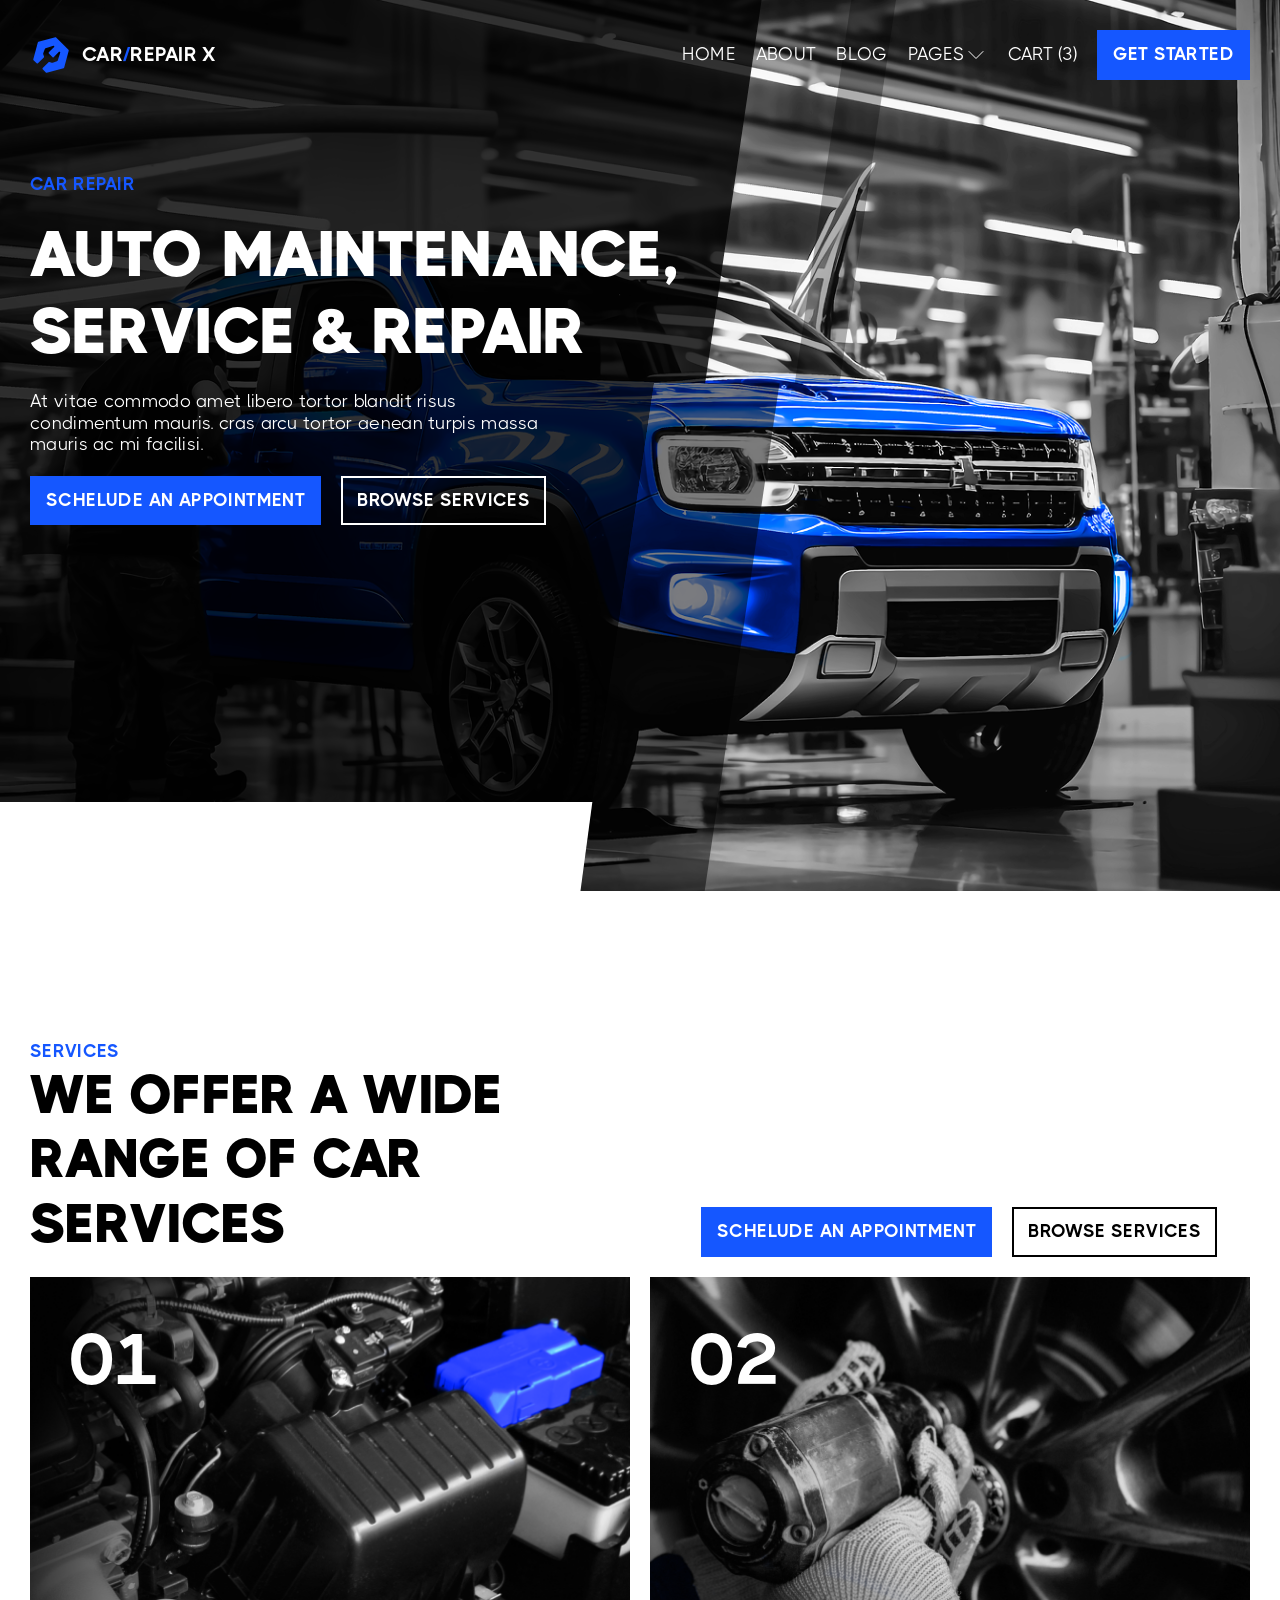
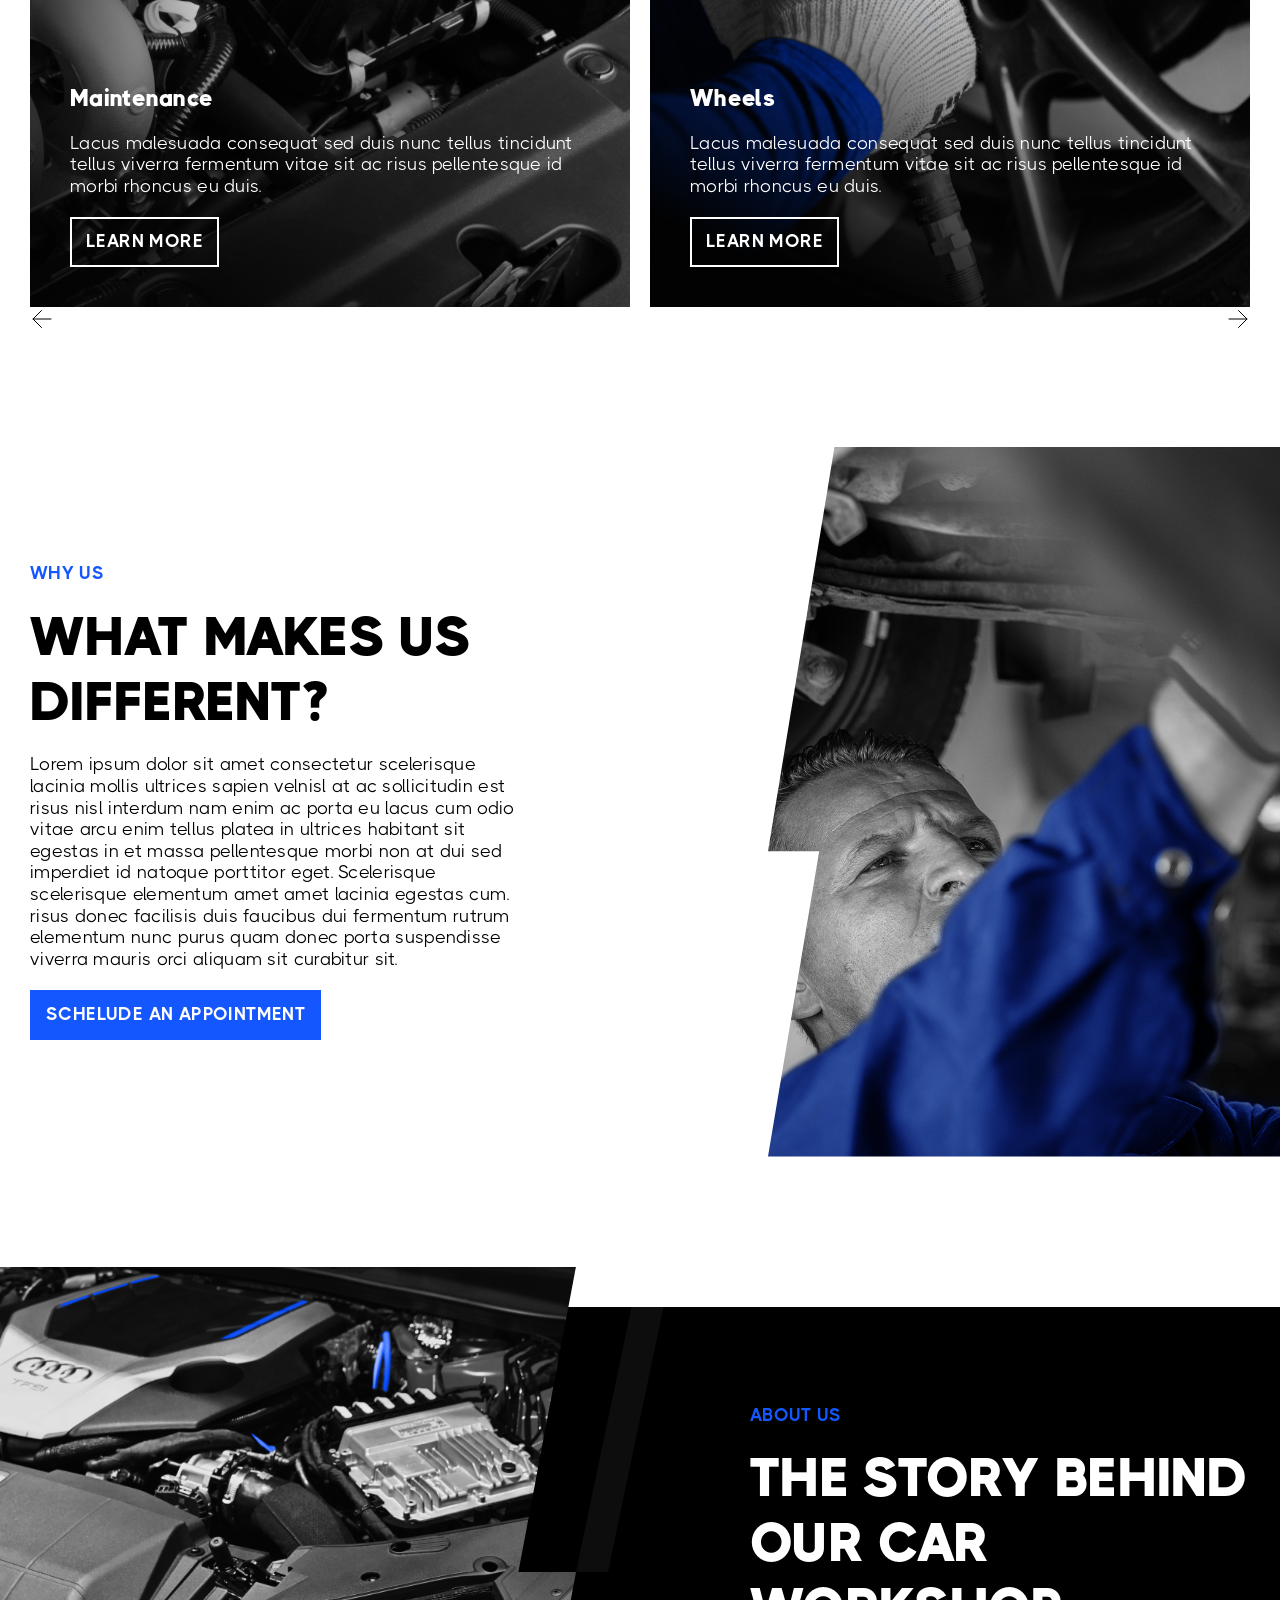
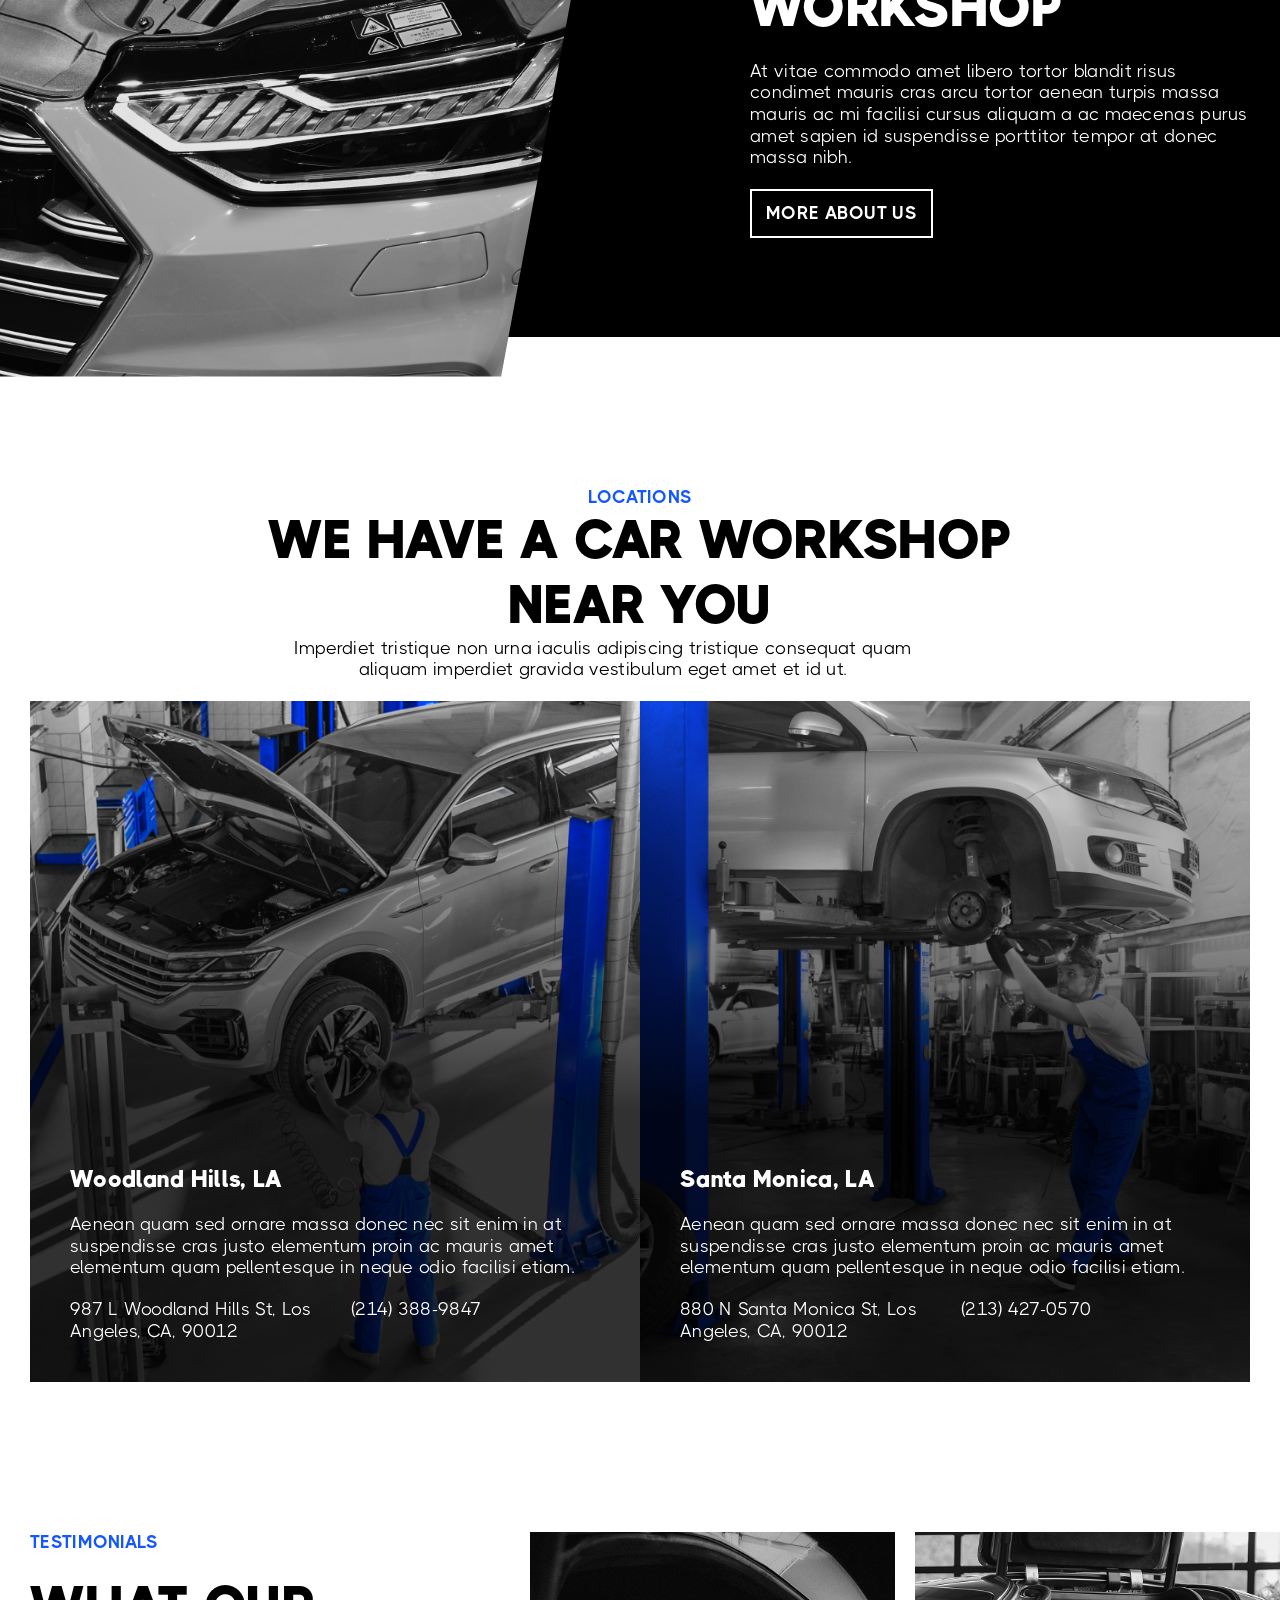
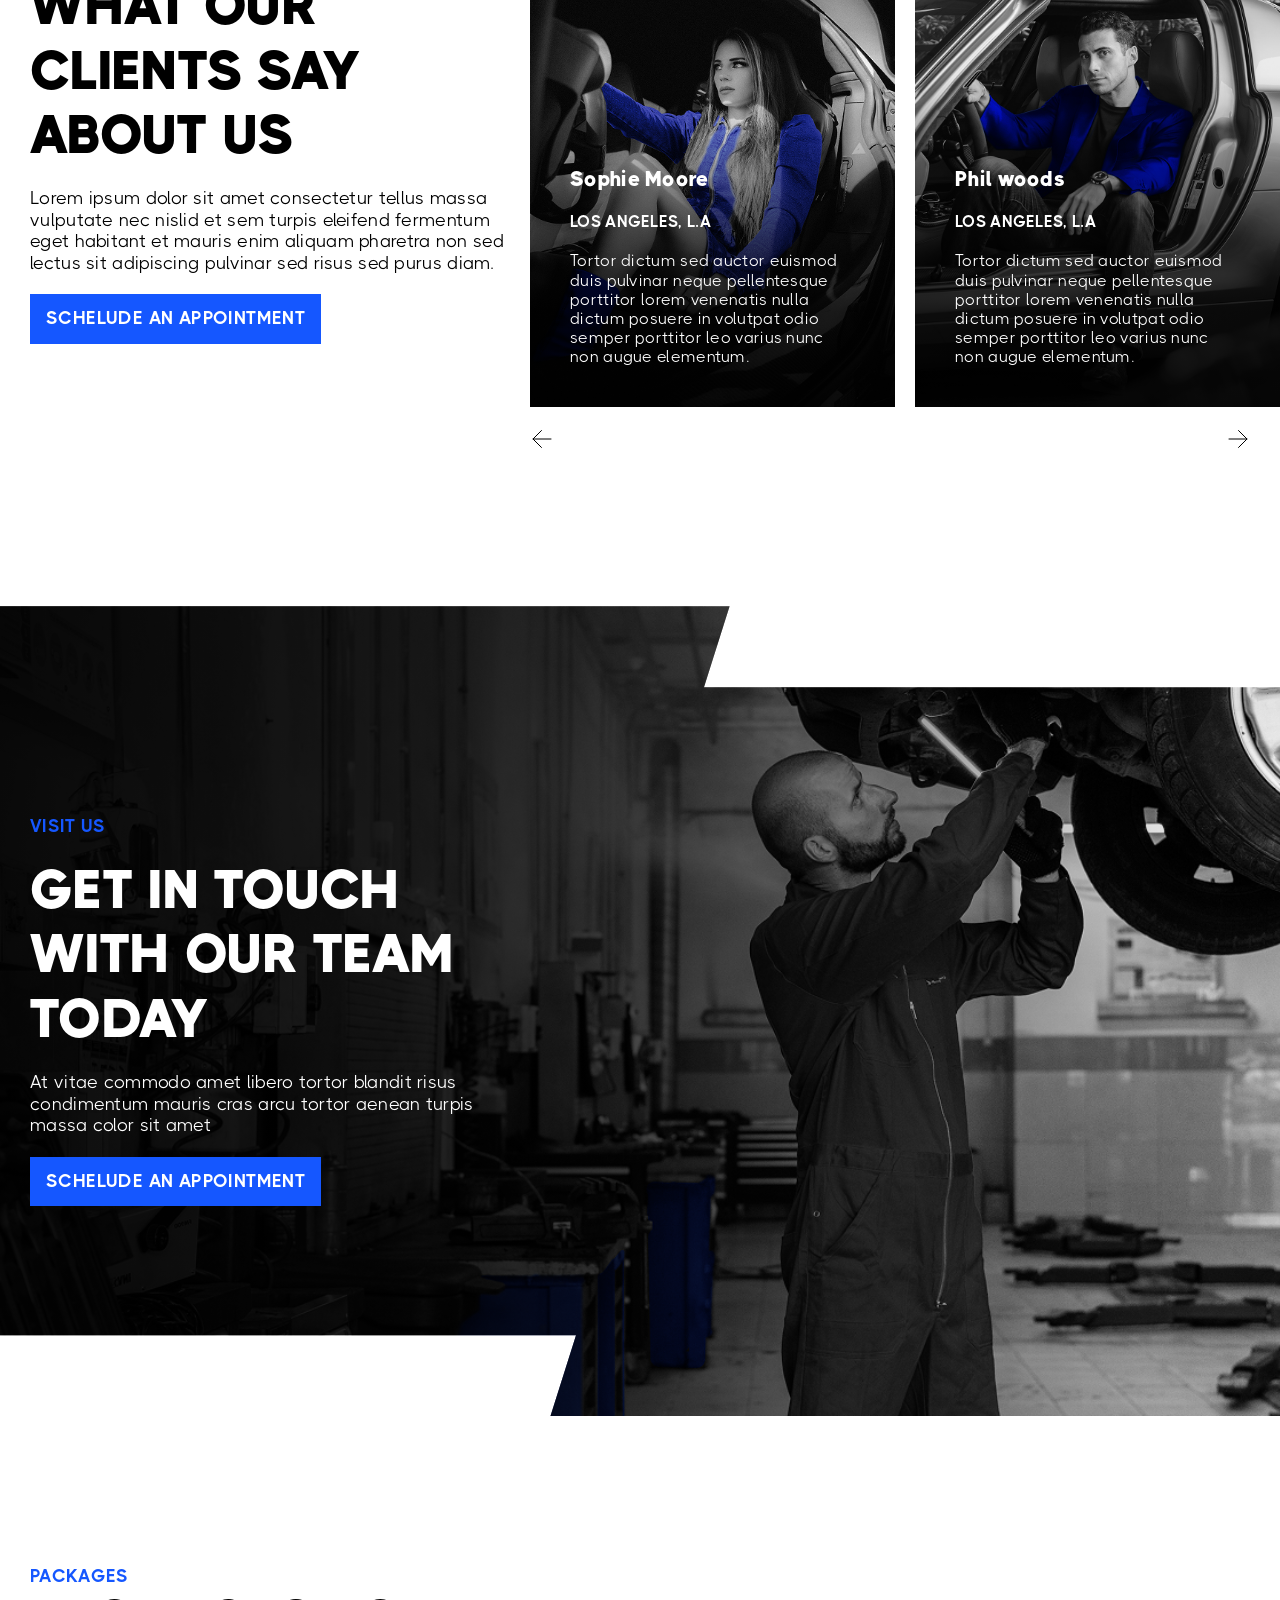
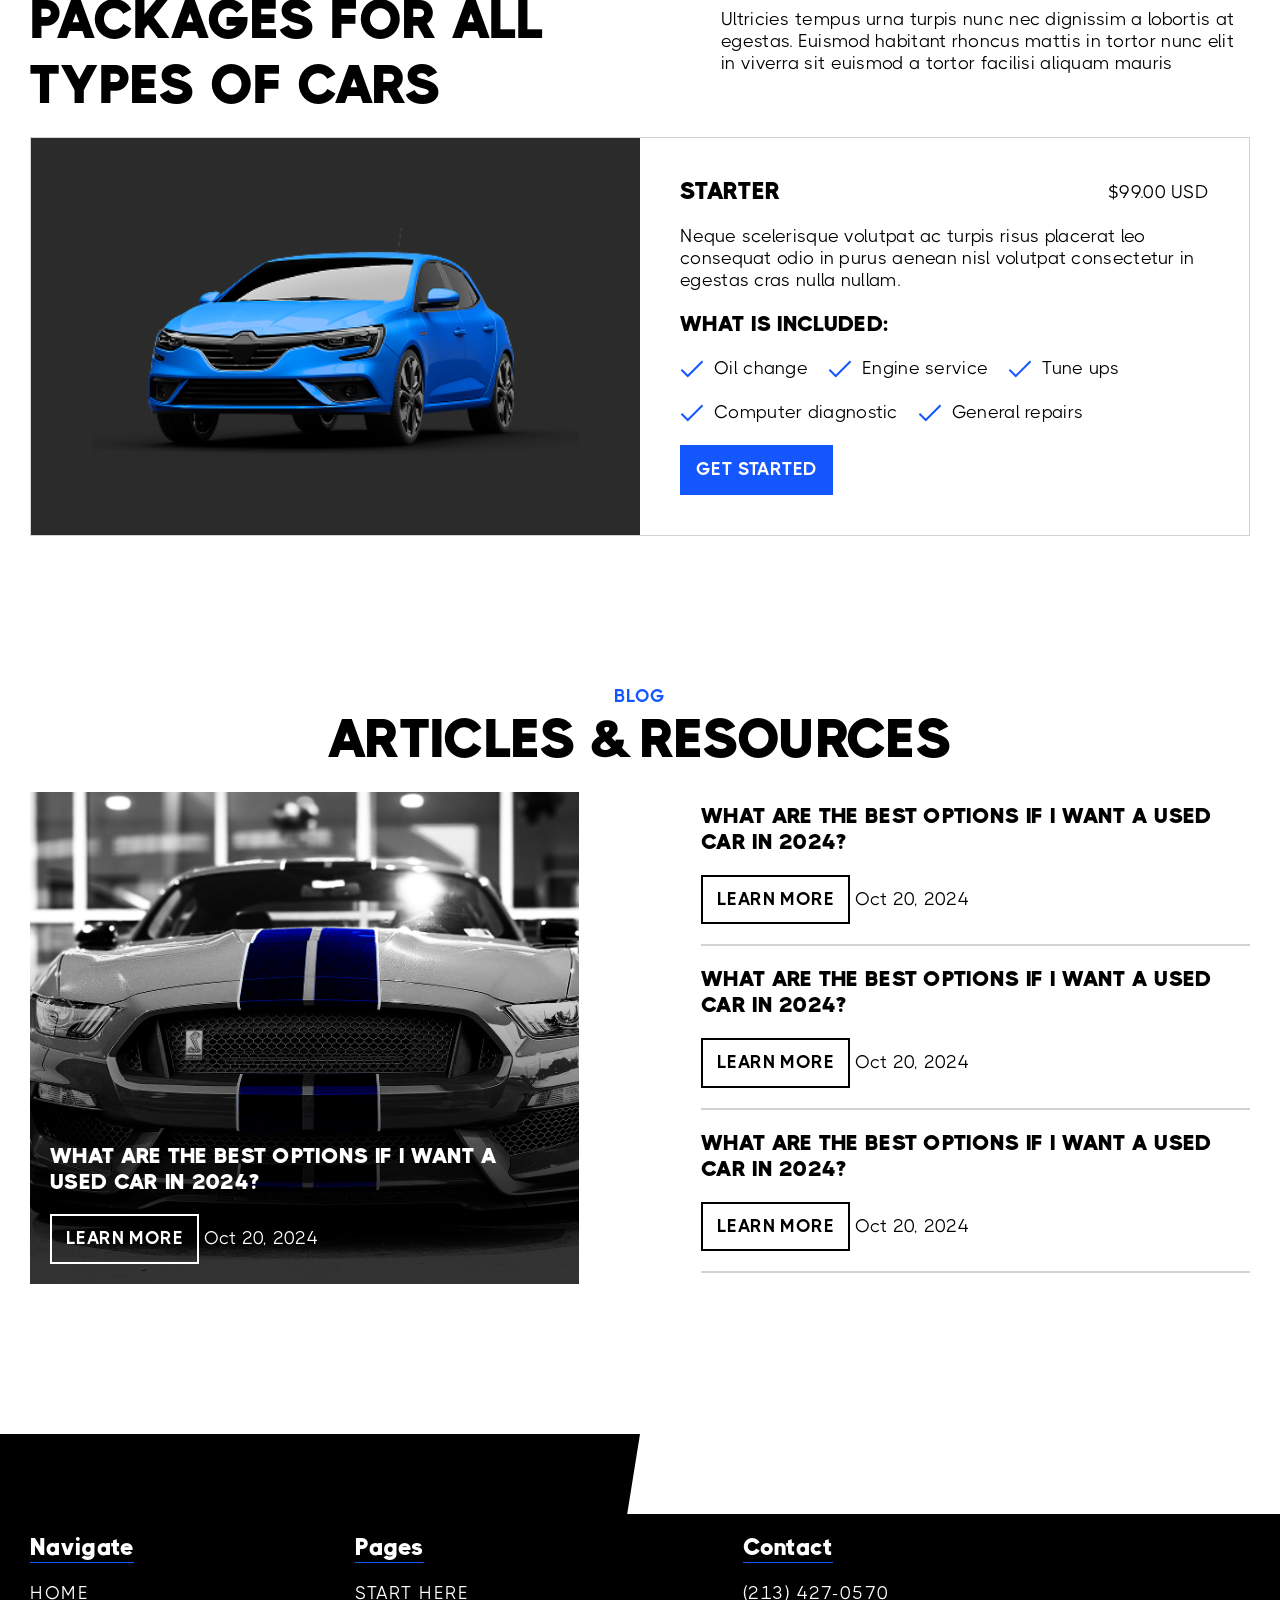
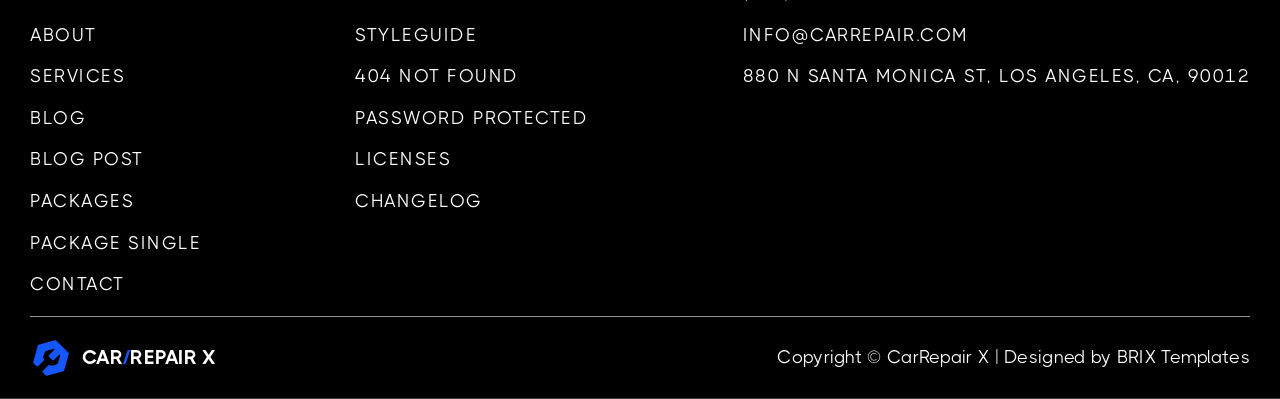
==== home.html @ 1f46f95e "init: complete Car Repair X landing page with custom slider and responsive to 320px+" ====
<!DOCTYPE html>
<html lang="en">
<head>
    <meta charset="UTF-8">
    <meta name="viewport" content="width=device-width, initial-scale=1.0">
    <title>Document</title>
    <link rel="stylesheet" href="./assets/styles/css/core.css">
    <link rel="stylesheet" href="./assets/styles/css/main.css">
    <link rel="stylesheet" href="./assets/styles/css/home.css">
</head>
<body>
    <div id="overlay"></div>

    <header class="header">
        <div class="f-row-between container">
            <a class="default-logo f-row">
                <div class="default-logo__img">
                    <img src="./assets/images/icons/Logo.svg" alt="">
                </div>
                <span class="default-logo__text">
                    CAR<span class="text-accent">/</span>REPAIR X
                </span>
            </a>
            <nav class="header__nav f-row" data-menu="nav">
                <a href="" class="header__link f-row">
                    HOME
                </a>
                <a href="" class="header__link">
                    ABOUT
                </a>
                <a href="" class="header__link">
                    BLOG
                </a>
                <button class="header__link f-row">
                    PAGES
                    <svg width="24" height="24" viewBox="0 0 24 24" fill="none">
                        <path d="M5 8.5L12 15.5L19 8.5" stroke-linecap="round" stroke-linejoin="round"/>
                    </svg>
                </button>
                <button class="header__link f-row">
                    CART (3)
                </button>
                <button class="header__link btn--primary">
                    GET STARTED
                </button>
            </nav>
            <button class="header__burger-btn f-column-between" 
                data-menu-btn="nav" data-menu-no-overlay>
                <span></span>
                <span></span>
                <span></span>
            </button>
        </div>
    </header>
    <main class="home">
        <!-- "Hero" section -->
        <section class="hero">
            <div class="hero__overlay clip-overlay">
                <img class="hero__bg" src="./assets/images/hero.png" alt="">
                <div class="hero__shadow">
                    <div class="hero__shadow--short"></div>
                    <div class="hero__shadow--short"></div>
                    <div class="hero__shadow--short"></div>
                    <div class="hero__shadow--short"></div>
                </div>
            </div>
            <div class="container">
                <div class="hero__content heading f-column">
                    <div class="hero__label heading__label">
                        Car repair
                    </div>
                    <h1 class="hero__title heading__title">
                        Auto maintenance, service & repair
                    </h1>
                    <p class="hero__subtitle">
                        At vitae commodo amet libero tortor blandit risus condimentum
                        mauris. cras arcu tortor aenean turpis massa mauris ac mi facilisi.
                    </p>
                    <div class="hero__cta cta">
                        <button class="btn--primary">
                            Schelude an appointment
                        </button>
                        <button class="btn--secondary">
                            Browse services
                        </button>
                    </div>
                </div>
            </div>
        </section>

        <!-- "Services" section -->
        <section class="services">
            <div class="container f-column">
                <div class="services__header f-row-between">
                    <div class="services__heading heading">
                        <span class="services__label heading__label">
                            Services
                        </span>
                        <h2 class="services__title heading__title">
                            We offer a wide range of car services
                        </h2>
                    </div>
                    <div class="services__cta cta">
                        <button class="btn--primary">
                            Schelude an appointment
                        </button>
                        <button class="btn--secondary btn--dark">
                            Browse services
                        </button>
                    </div>
                </div>
                <div class="services__slider slider" data-slider="services">
                    <div class="services__cards slider__track" data-slider-el="track">

                        <article class="s-card slider__slide">
                            <img class="s-card__bg" src="./assets/images/services/service-1.png" alt="">
                            <div class="s-card__content f-column-between">
                                <div class="s-card__top">
                                    <span class="s-card__number">
                                        01
                                    </span>
                                </div>
                                <div class="s-card__bottom f-column">
                                    <h3 class="s-card__title">
                                        Maintenance
                                    </h3>
                                    <div class="s-card__subttitle">
                                        Lacus malesuada consequat sed duis nunc tellus
                                        tincidunt tellus viverra fermentum vitae sit
                                        ac risus pellentesque id morbi rhoncus
                                        eu duis.
                                    </div>
                                    <button class="s-card__more btn--secondary">
                                        Learn more
                                    </button>
                                </div>
                            </div>
                        </article>
                        <article class="s-card slider__slide">
                            <img class="s-card__bg" src="./assets/images/services/service-2.png" alt="">
                            <div class="s-card__content f-column-between">
                                <div class="s-card__top">
                                    <span class="s-card__number">
                                        02
                                    </span>
                                </div>
                                <div class="s-card__bottom f-column">
                                    <h3 class="s-card__title">
                                        Wheels
                                    </h3>
                                    <div class="s-card__subttitle">
                                        Lacus malesuada consequat sed duis nunc tellus
                                        tincidunt tellus viverra fermentum vitae sit
                                        ac risus pellentesque id morbi rhoncus
                                        eu duis.
                                    </div>
                                    <button class="s-card__more btn--secondary">
                                        Learn more
                                    </button>
                                </div>
                            </div>
                        </article>
                        <article class="s-card slider__slide">
                            <img class="s-card__bg" src="./assets/images/services/service-2.png" alt="">
                            <div class="s-card__content f-column-between">
                                <div class="s-card__top">
                                    <span class="s-card__number">
                                        03
                                    </span>
                                </div>
                                <div class="s-card__bottom f-column">
                                    <h3 class="s-card__title">
                                        Tires
                                    </h3>
                                    <div class="s-card__subttitle">
                                        Lacus malesuada consequat sed duis nunc tellus
                                        tincidunt tellus viverra fermentum vitae sit
                                        ac risus pellentesque id morbi rhoncus
                                        eu duis.
                                    </div>
                                    <button class="s-card__more btn--secondary">
                                        Learn more
                                    </button>
                                </div>
                            </div>
                        </article>

                    </div>
                    <div class="services__control slider__control f-row-between" data-slider-el="control">
                        <button class="services__btn" data-slider-btn="prev">
                            <svg width="24" height="24" viewBox="0 0 24 24" fill="none">
                                <path d="M11.4609 3.53914L3.00007 12L11.4609 20.4609" stroke-linecap="round" stroke-linejoin="round" stroke="black"/>
                                <path d="M3.00009 12L21 12" stroke-linecap="round" stroke-linejoin="round" stroke="black"/>
                            </svg>
                        </button>
                        <button class="services__btn" data-slider-btn="next">
                            <svg width="24" height="24" viewBox="0 0 24 24" fill="none" xmlns="http://www.w3.org/2000/svg">
                                <path d="M12.5391 3.53914L20.9999 12L12.5391 20.4609" stroke-linecap="round" stroke-linejoin="round" stroke="black"/>
                                <path d="M20.9999 12L3 12" stroke-linecap="round" stroke-linejoin="round" stroke="black"/>
                            </svg>
                        </button>
                    </div>
                </div>
            </div>
        </section>

        <!-- "Why us?" section -->
        <section class="why-us">
            <div class="why-us__overlay clip-overlay">
                <div class="why-us__bg">
                    <img src="./assets/images/why-us.png" alt="">
                </div>
            </div>
            <div class="container">
                <div class="why-us__content heading f-column">
                    <div class="why-us__label heading__label">
                        Why us
                    </div>
                    <h2 class="why-us__title heading__title">
                        What makes us different?
                    </h2>
                    <p class="why-us__subtitle">
                        Lorem ipsum dolor sit amet consectetur scelerisque 
                        lacinia mollis ultrices sapien velnisl at ac sollicitudin est
                        risus nisl interdum nam enim ac porta eu lacus cum odio
                        vitae arcu enim tellus platea in ultrices habitant sit
                        egestas in et massa pellentesque morbi non at dui sed
                        imperdiet id natoque porttitor eget. Scelerisque
                        scelerisque elementum amet amet lacinia egestas cum.
                        risus donec facilisis duis faucibus dui fermentum rutrum
                        elementum nunc purus quam donec porta suspendisse
                        viverra mauris orci aliquam sit curabitur sit.
                    </p>
                    <button class="btn--primary">
                        Schelude an appointment
                    </button>
                </div>
            </div>
        </section>

        <!-- "About" section -->
        <section class="about">
            <div class="about__overlay clip-overlay">
                <div class="about__bg">
                    <img src="./assets/images/about.png" alt="">
                </div>
                <div class="about__overlay--short"></div>
            </div>
            <div class="container f-row">
                <div class="about__content heading f-column">
                    <div class="about__label heading__label">
                        about us
                    </div>
                    <h2 class="about__title heading__title">
                        The story behind our car workshop
                    </h2>
                    <p class="about__subtitle">
                        At vitae commodo amet libero tortor blandit risus
                        condimet mauris cras arcu tortor aenean turpis massa
                        mauris ac mi facilisi cursus aliquam a ac maecenas
                        purus amet sapien id suspendisse porttitor tempor at
                        donec massa nibh.
                    </p>
                    <button class="btn--secondary">
                        More about us
                    </button>
                </div>
            </div>
        </section>

        <!-- "Locations" section -->
        <section class="locations">
            <div class="container">
                <div class="locations__header heading">
                    <div class="locations__label heading__label">
                        locations
                    </div>
                    <h2 class="locations__title heading__title">
                        We have a Car workshop near you
                    </h2>
                    <p class="locations__subtitle">
                        Imperdiet tristique non urna iaculis adipiscing tristique 
                        consequat quam aliquam imperdiet gravida vestibulum eget
                        amet et id ut.
                    </p>
                </div>
                <div class="locations__places f-row">
                    <div class="locations-card">
                        <img class="locations-card__bg" src="./assets/images/locations/locations-1.png" alt="">
                        <div class="locations-card__content f-column">
                            <h3 class="locations-card__title">
                                Woodland Hills, LA
                            </h3>
                            <p class="locations-card__subtitle">
                                Aenean quam sed ornare massa donec nec sit enim in at
                                suspendisse cras justo elementum proin ac mauris amet
                                elementum quam pellentesque in neque odio facilisi etiam.
                            </p>
                            <div class="locations-card__meta f-row-between">
                                <span class="locations-card__address">
                                    987 L Woodland Hills St, Los Angeles, CA, 90012
                                </span>
                                <span class="locations-card__number">
                                    (214) 388-9847
                                </span>
                            </div>
                        </div>
                    </div>
                    <div class="locations-card">
                        <img class="locations-card__bg" src="./assets/images/locations/locations-2.png" alt="">
                        <div class="locations-card__content f-column">
                            <h3 class="locations-card__title">
                                Santa Monica, LA
                            </h3>
                            <p class="locations-card__subtitle">
                                Aenean quam sed ornare massa donec nec sit enim in at
                                suspendisse cras justo elementum proin ac mauris amet
                                elementum quam pellentesque in neque odio facilisi etiam.
                            </p>
                            <div class="locations-card__meta f-row-between">
                                <span class="locations-card__address">
                                    880 N Santa Monica St, Los Angeles, CA, 90012
                                </span>
                                <span class="locations-card__number">
                                    (213) 427-0570
                                </span>
                            </div>
                        </div>
                    </div>
                </div>
            </div>
        </section>

        <!-- "Reviews" section -->
        <section class="reviews">
            <div class="reviews__wide-row f-row-between">
                <div class="reviews__content heading f-column">
                    <div class="reviews__label heading__label">
                        Testimonials
                    </div>
                    <h2 class="reviews__title heading__title">
                        What our clients say about us
                    </h2>
                    <p class="reviews__subtitle">
                        Lorem ipsum dolor sit amet consectetur tellus massa
                        vulputate nec nislid et sem turpis eleifend fermentum
                        eget habitant et mauris enim aliquam pharetra non sed
                        lectus sit adipiscing pulvinar sed risus sed purus diam.
                    </p>
                    <button class="btn--primary">
                        Schelude an appointment
                    </button>
                </div>
                <div class="reviews__slider slider" data-slider="reviews">
                    <div class="reviews__cards slider__track f-row" data-slider-el="track">

                        <article class="reviews-card slider__slide f-row">
                            
                            <img class="reviews-card__bg" 
                            src="./assets/images/reviews/reviews-1.png" alt="">

                            <div class="reviews-card__content f-column">
                                <h3 class="reviews-card__title">
                                    Sophie Moore
                                </h3>
                                <p class="reviews-card__location">
                                    Los Angeles, L.A
                                </p>
                                <p class="reviews-card__quote">
                                    Tortor dictum sed auctor euismod duis pulvinar
                                    neque pellentesque porttitor lorem venenatis
                                    nulla dictum posuere in volutpat odio semper
                                    porttitor leo varius nunc non augue elementum.
                                </p>
                            </div>
                        </article>
                        <article class="reviews-card slider__slide f-row">
                            
                            <img class="reviews-card__bg" 
                            src="./assets/images/reviews/reviews-2.png" alt="">

                            <div class="reviews-card__content f-column">
                                <h3 class="reviews-card__title">
                                    Phil woods
                                </h3>
                                <p class="reviews-card__location">
                                    Los Angeles, L.A
                                </p>
                                <p class="reviews-card__quote">
                                    Tortor dictum sed auctor euismod duis pulvinar
                                    neque pellentesque porttitor lorem venenatis
                                    nulla dictum posuere in volutpat odio semper
                                    porttitor leo varius nunc non augue elementum.
                                </p>
                            </div>
                        </article>

                    </div>
                    <div class="reviews__control f-row-between" data-slider-el="control">
                        <button class="reviews__btn" data-slider-btn="prev">
                            <svg width="24" height="24" viewBox="0 0 24 24" fill="none">
                                <path d="M11.4609 3.53914L3.00007 12L11.4609 20.4609" stroke-linecap="round" stroke-linejoin="round" stroke="black"/>
                                <path d="M3.00009 12L21 12" stroke-linecap="round" stroke-linejoin="round" stroke="black"/>
                            </svg>
                        </button>
                        <button class="reviews__btn" data-slider-btn="next  ">
                            <svg width="24" height="24" viewBox="0 0 24 24" fill="none" xmlns="http://www.w3.org/2000/svg">
                                <path d="M12.5391 3.53914L20.9999 12L12.5391 20.4609" stroke-linecap="round" stroke-linejoin="round" stroke="black"/>
                                <path d="M20.9999 12L3 12" stroke-linecap="round" stroke-linejoin="round" stroke="black"/>
                            </svg>
                        </button>
                    </div>
                </div>
            </div>
        </section>

        <!-- "Visit us" section -->
        <section class="visit-us">
            <div class="visit-us__overlay clip-overlay">
                <img class="visit-us__bg" src="./assets/images/visit-us.png" alt="">
                <div class="visit-us__overlay--short"></div>
            </div>
            <div class="container">
                <div class="visit-us__content heading f-column">
                    <div class="visit-us__label heading__label">
                        Visit us
                    </div>
                    <h2 class="visit-us__title heading__title">
                        Get in touch with our team today
                    </h2>
                    <p class="visit-us__subtitle">
                        At vitae commodo amet libero tortor blandit risus condimentum
                        mauris cras arcu tortor aenean turpis massa color sit amet
                    </p>
                    <button class="btn--primary">
                        Schelude an appointment
                    </button>
                </div>
            </div>
        </section>

        <!-- "Packages" section -->
        <section class="packages">
            <div class="container">
                <div class="packages__header f-row">
                    <div class="packages__heading heading">
                        <div class="packages__label heading__label">
                            Packages
                        </div>
                        <h2 class="packages__title heading__title">
                            Packages for all types of cars
                        </h2>
                    </div>
                    <div class="packages__desc">
                        Ultricies tempus urna turpis nunc nec dignissim a lobortis
                        at egestas. Euismod habitant rhoncus mattis in tortor nunc
                        elit in viverra sit euismod a tortor facilisi aliquam mauris
                    </div>
                </div>
                <div class="packages__cards f-row">

                    <div class="packages-card f-row">

                        <div class="packages-card__image f-row-center">
                            <img src="./assets/images/packages/packages-starter.png" alt="">
                        </div>

                        <div class="packages-card__body">
                            <div class="packages-card__top f-row-between">
                                <h3 class="packages-card__title">
                                    Starter
                                </h3>
                                <p class="packages-card__price">
                                    $99.00 USD
                                </p>
                            </div>
                            <div class="packages-card__bottom f-column">
                                <p class="packages-card__desc">
                                    Neque scelerisque volutpat ac turpis risus placerat leo
                                    consequat odio in purus aenean nisl volutpat consectetur
                                    in egestas cras nulla nullam.
                                </p>
                                <div class="packages-card__included">
                                    <h4 class="packages-card__included-title">
                                        What is included:
                                    </h4>

                                    <ul class="packages-card__included-list f-row">
                                        <li class="packages-card__included-item f-row">
                                            Oil change
                                        </li>
                                        <li class="packages-card__included-item f-row">
                                            Engine service
                                        </li>
                                        <li class="packages-card__included-item f-row">
                                            Tune ups
                                        </li>
                                        <li class="packages-card__included-item f-row">
                                            Computer diagnostic
                                        </li>
                                        <li class="packages-card__included-item f-row">
                                            General repairs
                                        </li>
                                    </ul>
                                </div>
                                <button class="btn--primary">
                                    Get started
                                </button>
                            </div>
                        </div>

                    </div>

                </div>
            </div>
        </section>

        <!-- "Blog" section -->
        <section class="blog">
            <div class="container">
                <div class="blog__header heading">
                    <p class="blog__label heading__label">
                        Blog
                    </p>
                    <h2 class="blog__title heading__title">
                        Articles & Resources
                    </h2>
                </div>
                <div class="blog__body f-row-between">
                    <div class="blog__recent">
                        <div class="blog-card">

                            <img src="./assets/images/blog.png" alt="" class="blog-card__bg">

                            
                            <div class="blog-card__body">
                                <h4 class="blog-card__title">
                                    What are the best options if i want a used car in 2024?
                                </h4>
                                <div class="blog-card__meta">
                                    <a class="btn--secondary">
                                        Learn more
                                    </a>
                                    <span class="blog-card__date">
                                        Oct 20, 2024
                                    </span>
                                </div>
                            </div>
                        </div>
                    </div>
                    <div class="blog__list f-column">
                        <div class="blog-card">
                            <h4 class="blog-card__title">
                                What are the best options if i want a used car in 2024?
                            </h4>
                            <div class="blog-card__meta">
                                <a class="btn--secondary btn--dark">
                                    Learn more
                                </a>
                                <span class="blog-card__date">
                                    Oct 20, 2024
                                </span>
                            </div>
                        </div>
                        <div class="blog-card">
                            <h4 class="blog-card__title">
                                What are the best options if i want a used car in 2024?
                            </h4>
                            <div class="blog-card__meta">
                                <a class="btn--secondary btn--dark">
                                    Learn more
                                </a>
                                <span class="blog-card__date">
                                    Oct 20, 2024
                                </span>
                            </div>
                        </div>
                        <div class="blog-card">
                            <h4 class="blog-card__title">
                                What are the best options if i want a used car in 2024?
                            </h4>
                            <div class="blog-card__meta">
                                <a class="btn--secondary btn--dark">
                                    Learn more
                                </a>
                                <span class="blog-card__date">
                                    Oct 20, 2024
                                </span>
                            </div>
                        </div>
                    </div>
                </div>
            </div>
        </section>
        
    </main>
    <footer class="footer">
        <div class="container">
            <div class="footer__top f-row-between">
                <div class="footer__navigate footer__column">
                    <h3 class="footer__title">
                        Navigate
                    </h3>
                    <ul class="footer__list f-column">
                        <li class="footer__item">
                            <a class="footer__link" href="">
                                Home
                            </a>
                        </li>
                        <li class="footer__item">
                            <a class="footer__link" href="">
                                About
                            </a>
                        </li>
                        <li class="footer__item">
                            <a class="footer__link" href="">
                                Services
                            </a>
                        </li>
                        <li class="footer__item">
                            <a class="footer__link" href="">
                                Blog
                            </a>
                        </li>
                        <li class="footer__item">
                            <a class="footer__link" href="">
                                Blog post
                            </a>
                        </li>
                        <li class="footer__item">
                            <a class="footer__link" href="">
                                Packages
                            </a>
                        </li>
                        <li class="footer__item">
                            <a class="footer__link" href="">
                                Package single
                            </a>
                        </li>
                        <li class="footer__item">
                            <a class="footer__link" href="">
                                contact
                            </a>
                        </li>
                    </ul>
                </div>
                <div class="footer__pages footer__column">
                    <h3 class="footer__title">
                        Pages
                    </h3>
                    <ul class="footer__list f-column">
                        <li class="footer__item">
                            <a class="footer__link" href="">
                                Start here
                            </a>
                        </li>
                        <li class="footer__item">
                            <a class="footer__link" href="">
                                Styleguide
                            </a>
                        </li>
                        <li class="footer__item">
                            <a class="footer__link" href="">
                                404 not found
                            </a>
                        </li>
                        <li class="footer__item">
                            <a class="footer__link" href="">
                                Password protected
                            </a>
                        </li>
                        <li class="footer__item">
                            <a class="footer__link" href="">
                                Licenses
                            </a>
                        </li>
                        <li class="footer__item">
                            <a class="footer__link" href="">
                                Changelog
                            </a>
                        </li>
                    </ul>
                </div>
                <div class="footer__contact footer__column">
                    <h3 class="footer__title">
                        Contact
                    </h3>
                    <ul class="footer__list f-column">
                        <li class="footer__item">
                            <a class="footer__link" href="">
                                (213) 427-0570
                            </a>
                        </li>
                        <li class="footer__item">
                            <a class="footer__link" href="">
                                Info@CarRepair.com
                            </a>
                        </li>
                        <li class="footer__item">
                            <a class="footer__link" href="">
                                880 N Santa Monica St,
                                Los Angeles, CA, 90012
                            </a>
                        </li>
                    </ul>
                </div>
            </div>
            <div class="footer__bottom f-row-between">
                <a class="default-logo f-row">
                    <div class="default-logo__img">
                        <img src="./assets/images/icons/Logo.svg" alt="">
                    </div>
                    <span class="default-logo__text">
                        CAR<span class="text-accent">/</span>REPAIR X
                    </span>
                </a>
                <div class="footer__copyright">
                    Copyright © CarRepair X | Designed by BRIX Templates
                </div>
            </div>
        </div>
    </footer>
    
    <script type="module" src="./assets/scripts/module.js"></script>
</body>
</html>
---- assets/styles/css/core.css ----
@font-face {
  font-display: swap;
  font-family: "THICCCBOI";
  font-style: normal;
  font-weight: 400;
  src: url("../../fonts/THICCCBOI-Regular.woff2") format("woff2");
}
@font-face {
  font-display: swap;
  font-family: "THICCBOI";
  font-style: normal;
  font-weight: 500;
  src: url("../../fonts/THICCCBOI-Medium.woff2") format("woff2");
}
@font-face {
  font-display: swap;
  font-family: "THICCCBOI";
  font-style: normal;
  font-weight: 600;
  src: url("../../fonts/THICCCBOI-Bold.woff2") format("woff2");
}
@font-face {
  font-display: swap;
  font-family: "THICCCBOI";
  font-style: normal;
  font-weight: 900;
  src: url("../../fonts/THICCCBOI-Black.woff2") format("woff2");
}
*, *::before, *::after {
  margin: 0;
  padding: 0;
  -webkit-box-sizing: border-box;
          box-sizing: border-box;
}

html {
  font-size: 62.5%;
  scroll-behavior: smooth;
}

ul, ol {
  list-style: none;
}

input, textarea, button, select, a {
  color: inherit;
  fill: inherit;
  font: inherit;
  outline: none;
}

button {
  border: none;
  cursor: pointer;
  background: none;
}

a {
  display: inline-block;
  text-decoration: none;
  cursor: pointer;
}

body {
  font-family: "THICCCBOI", "Arial", sans-serif;
  font-size: 1.8rem;
  font-weight: 400;
  line-height: 1.2;
  letter-spacing: 0.3px;
  -webkit-font-smoothing: antialiased;
  -moz-osx-font-smoothing: grayscale;
  background: var(--bg-first);
  color: var(--text-first);
  fill: var(--text-first);
}

img, video {
  max-width: 100%;
  height: auto;
  display: block;
}

h1 {
  font-size: 3.6em;
}

h2 {
  font-size: 3em;
}

h3 {
  font-size: 1.3em;
}

h4 {
  font-size: 1.2em;
}

@media (max-width: 1100px) {
  body {
    font-size: 1.6rem;
  }
}
@media (max-width: 850px) {
  body {
    font-size: 1.4rem;
  }
}
@media (max-width: 500px) {
  h1 {
    font-size: 2.5em;
  }
  h2 {
    font-size: 2em;
  }
}
:root {
  --header-height: 110px;
  --section-space: 150px;
  --sidebar-width: 70px;
  --sidebar-full-width: calc(var(--sidebar-width) + (var(--margin-first) * 2));
  --sidebar-height: 55px;
  --margin-first: 20px;
  --padding-first: 20px;
  --radius-first: 20px;
  --gap-first: 20px;
  --over-content: 50;
  --menus: 100;
  --overlay: 90;
  --text-large: 2.4rem;
  --text-default: 1.8rem;
  --text-small: 1.4rem;
}

:root {
  --primary-accent: #1557ff;
  --secondary-100: #F2F1FF;
  --secondary-400: #2D68FF;
  --secondary-500: #3324D5;
  --neutral-100: #FFFFFF;
  --neutral-200: #F4F4F4;
  --neutral-300: #ECECEC;
  --neutral-400: #D2D2D2;
  --neutral-500: #939393;
  --neutral-600: #4F4F4F;
  --neutral-700: #2B2B2B;
  --neutral-800: #000000;
  --effect-hover-100: rgba(255, 255, 255, 0.1);
  --effect-hover-800: rgba(0, 0, 0, 0.1);
}

@media (max-width: 500px) {
  :root {
    --margin-first: 12px;
    --padding-first: 15px;
    --gap-first: 12px;
    --section-space: 100px ;
  }
}
.f-row, .f-row-around, .f-row-between, .f-row-center {
  display: -webkit-box;
  display: -ms-flexbox;
  display: flex;
  -webkit-box-align: center;
      -ms-flex-align: center;
          align-items: center;
}

.f-column, .f-column-around, .f-column-between, .f-column-center {
  display: -webkit-box;
  display: -ms-flexbox;
  display: flex;
  -webkit-box-orient: vertical;
  -webkit-box-direction: normal;
      -ms-flex-direction: column;
          flex-direction: column;
}

.f-row-center {
  -webkit-box-pack: center;
      -ms-flex-pack: center;
          justify-content: center;
}

.f-row-between {
  -webkit-box-pack: justify;
      -ms-flex-pack: justify;
          justify-content: space-between;
}

.f-row-around {
  -ms-flex-pack: distribute;
      justify-content: space-around;
}

.f-column-center {
  -webkit-box-align: center;
      -ms-flex-align: center;
          align-items: center;
  -webkit-box-pack: center;
      -ms-flex-pack: center;
          justify-content: center;
}

.f-column-between {
  -webkit-box-pack: justify;
      -ms-flex-pack: justify;
          justify-content: space-between;
}

.f-column-around {
  -ms-flex-pack: distribute;
      justify-content: space-around;
}

.text-accent {
  color: var(--primary-accent);
}

.container {
  max-width: 1220px;
  margin-inline: auto;
}
@media (max-width: 1240px) {
  .container {
    padding-inline: var(--padding-first);
  }
}
@media (max-width: 500px) {
  .container {
    padding-inline: calc(var(--padding-first) / 2);
  }
}

.btn--primary, .btn--secondary {
  width: -webkit-fit-content;
  width: -moz-fit-content;
  width: fit-content;
  padding: 14px 16px;
  text-transform: uppercase;
  background: var(--primary-accent);
  color: var(--neutral-100);
  fill: currentColor;
  -webkit-tap-highlight-color: transparent;
  font-size: 1em;
  font-weight: 600;
  letter-spacing: 0.4px;
  -webkit-transition: color 0.2s;
  transition: color 0.2s;
}
.btn--primary:hover, .btn--secondary:hover {
  color: var(--neutral-500);
}

.btn--secondary {
  background: none;
  outline: 2px solid currentColor;
  outline-offset: -2px;
  -webkit-transition: color 0.1s, outline 0.1s;
  transition: color 0.1s, outline 0.1s;
}
.btn--secondary:hover {
  color: var(--neutral-500);
}

.btn--dark {
  color: var(--neutral-800);
}
.btn--dark:hover {
  color: var(--neutral-500);
}

.input--primary {
  max-width: 500px;
  width: 100%;
  padding: 3px 5px;
  border-radius: var(--radius-first);
  border: 1px solid var(--border-first);
  background: var(--bg-third);
  -webkit-transition: border-color 0.3s;
  transition: border-color 0.3s;
}
.input--primary::-webkit-input-placeholder {
  color: var(--text-second);
}
.input--primary::-moz-placeholder {
  color: var(--text-second);
}
.input--primary:-ms-input-placeholder {
  color: var(--text-second);
}
.input--primary::-ms-input-placeholder {
  color: var(--text-second);
}
.input--primary::placeholder {
  color: var(--text-second);
}
.input--primary:focus {
  border-color: var(--border-colored);
}
.input--primary:hover {
  border-color: var(--border-colored);
}

.modal {
  display: none;
  position: fixed;
  inset: 0;
  max-width: 500px;
  max-height: 500px;
  min-width: 30vw;
  min-height: 50vh;
  margin: auto;
  border-radius: 10px;
  background: var(--bg-second);
  z-index: var(--menus);
}
.modal__header, .modal__body, .modal__footer {
  padding: var(--padding-first) calc(var(--padding-first) + 5px);
}
.modal__header {
  width: 100%;
  border-bottom: 1px solid var(--border-first);
}
.modal__close {
  width: 24px;
  height: 24px;
  margin-right: 10px;
}
.modal__submit {
  margin-left: auto;
}
.modal__body {
  -webkit-box-flex: 1;
      -ms-flex: 1;
          flex: 1;
  overflow-y: auto;
}
.modal__footer {
  margin-top: auto;
}
.modal.active {
  display: block;
}
@media (max-width: 500px) {
  .modal {
    max-width: none;
    max-height: none;
    width: 100vw;
    height: 100dvh;
    border-radius: 0;
  }
}

.heading__label, .heading__title {
  text-transform: uppercase;
}
.heading__title {
  font-weight: 900;
}
.heading__label {
  color: var(--primary-accent);
  font-weight: 600;
}

.cta {
  display: -webkit-box;
  display: -ms-flexbox;
  display: flex;
  gap: var(--gap-first);
}

.s-card {
  position: relative;
  aspect-ratio: 20/21;
  min-width: 300px;
  color: #fff;
  fill: currentColor;
  overflow: hidden;
}
.s-card__bg {
  position: absolute;
  width: 100%;
  height: 100%;
  -o-object-fit: cover;
     object-fit: cover;
  -webkit-user-select: none;
     -moz-user-select: none;
      -ms-user-select: none;
          user-select: none;
  -webkit-user-drag: none;
  z-index: 1;
}
.s-card__content {
  position: relative;
  width: 100%;
  height: 100%;
  padding: calc(var(--padding-first) * 2);
  z-index: 5;
}
.s-card__number {
  font-size: 4em;
  font-weight: 600;
}
.s-card__bottom {
  gap: 20px;
}
@media (max-width: 450px) {
  .s-card__content {
    padding: var(--padding-first);
  }
}

.clip-overlay {
  position: absolute;
  inset: 0;
  z-index: -1;
  pointer-events: none;
}

.default-logo__img {
  margin-right: 10px;
}
.default-logo__text {
  font-weight: 600;
  font-size: 20px;
}

.slider {
  position: relative;
  width: 100%;
  height: -webkit-fit-content;
  height: -moz-fit-content;
  height: fit-content;
  overflow: hidden;
}
.slider__track {
  display: -webkit-box;
  display: -ms-flexbox;
  display: flex;
  height: 100%;
  -webkit-transition: -webkit-transform 0.5s ease-in-out;
  transition: -webkit-transform 0.5s ease-in-out;
  transition: transform 0.5s ease-in-out;
  transition: transform 0.5s ease-in-out, -webkit-transform 0.5s ease-in-out;
}
.slider__track.is-dragging {
  -webkit-transition: none;
  transition: none;
  -webkit-user-select: none;
     -moz-user-select: none;
      -ms-user-select: none;
          user-select: none;
}
.slider__slide {
  -ms-flex-negative: 0;
      flex-shrink: 0;
  -webkit-box-flex: 0;
      -ms-flex-positive: 0;
          flex-grow: 0;
  -ms-flex-preferred-size: var(--slide-flex-basis);
      flex-basis: var(--slide-flex-basis);
}/*# sourceMappingURL=core.css.map */
---- assets/styles/css/main.css ----
.header {
  position: fixed;
  top: 0;
  left: 0;
  right: 0;
}
.header .container {
  height: var(--header-height);
}
.header {
  color: var(--neutral-100);
  fill: currentColor;
  stroke: currentColor;
  z-index: var(--over-content);
}
.header__logo {
  font-weight: 600;
}
.header__nav {
  gap: var(--gap-first);
}
.header__link {
  -webkit-transition: color 0.2s;
  transition: color 0.2s;
}
.header__link:hover {
  color: var(--neutral-500);
}
.header__burger-btn {
  display: none;
  width: 24px;
  aspect-ratio: 1/1;
}
.header__burger-btn > span {
  width: 100%;
  height: 2px;
  background: var(--neutral-100);
}
@media (max-width: 825px) {
  .header__nav {
    position: fixed;
    -webkit-box-align: stretch;
        -ms-flex-align: stretch;
            align-items: stretch;
    -webkit-box-orient: vertical;
    -webkit-box-direction: normal;
        -ms-flex-direction: column;
            flex-direction: column;
    top: calc(var(--header-height) - 30px);
    right: 0;
    -webkit-transform: translateY(-200%);
            transform: translateY(-200%);
    padding: var(--padding-first);
    background: var(--neutral-700);
    z-index: var(--menus);
    -webkit-transition: -webkit-transform 0.3s;
    transition: -webkit-transform 0.3s;
    transition: transform 0.3s;
    transition: transform 0.3s, -webkit-transform 0.3s;
  }
  .header__nav.active {
    -webkit-transform: translateX(0);
            transform: translateX(0);
  }
  .header__burger-btn {
    display: -webkit-box;
    display: -ms-flexbox;
    display: flex;
  }
}

.footer {
  padding-block: 80px var(--padding-first);
  background: #000;
  color: #fff;
  fill: currentColor;
  clip-path: polygon(0 0, 50% 0, 49% 80px, 100% 80px, 100% 100%, 0 100%);
}
.footer__top {
  -webkit-box-align: stretch;
      -ms-flex-align: stretch;
          align-items: stretch;
  padding-block: var(--padding-first);
  margin-bottom: var(--margin-first);
  border-bottom: 1px solid var(--neutral-500);
}
.footer__title {
  width: -webkit-fit-content;
  width: -moz-fit-content;
  width: fit-content;
  padding-bottom: calc((--padding-first) / 2);
  margin-bottom: var(--margin-first);
  border-bottom: 1px solid var(--primary-accent);
}
.footer__list {
  gap: var(--gap-first);
}
.footer__item {
  text-transform: uppercase;
  letter-spacing: 0.15rem;
  font-weight: 500;
}
.footer__item:hover {
  color: var(--neutral-500);
}
@media (max-width: 1220px) {
  .footer__column {
    display: -webkit-box;
    display: -ms-flexbox;
    display: flex;
    -webkit-box-orient: vertical;
    -webkit-box-direction: normal;
        -ms-flex-direction: column;
            flex-direction: column;
    -webkit-box-align: center;
        -ms-flex-align: center;
            align-items: center;
    max-width: 250px;
  }
  .footer {
    text-align: center;
    -webkit-box-align: center;
        -ms-flex-align: center;
            align-items: center;
  }
}
@media (max-width: 700px) {
  .footer__top {
    -webkit-box-orient: vertical;
    -webkit-box-direction: normal;
        -ms-flex-direction: column;
            flex-direction: column;
    -webkit-box-align: center;
        -ms-flex-align: center;
            align-items: center;
    gap: calc(var(--gap-first) * 2);
    padding-bottom: calc(var(--padding-first) * 2);
  }
  .footer__bottom {
    -webkit-box-orient: vertical;
    -webkit-box-direction: normal;
        -ms-flex-direction: column;
            flex-direction: column;
    -webkit-box-align: center;
        -ms-flex-align: center;
            align-items: center;
    gap: var(--gap-first);
  }
}
@media (max-width: 500px) {
  .footer {
    clip-path: none;
    padding-block: var(--padding-first);
  }
}/*# sourceMappingURL=main.css.map */
---- assets/styles/css/home.css ----
.hero {
  position: relative;
  height: 99dvh;
  margin-bottom: var(--section-space);
  color: var(--neutral-100);
  fill: currentColor;
  overflow: hidden;
}
.hero .container {
  margin-top: calc(var(--header-height) + 5%);
}
.hero__content {
  max-width: 55%;
  gap: var(--gap-first);
}
.hero__subtitle {
  max-width: 550px;
}
.hero__bg {
  position: absolute;
  width: 100%;
  height: 100%;
  -o-object-fit: cover;
     object-fit: cover;
}
.hero__shadow, .hero__shadow--short {
  position: absolute;
  inset: 0;
}
.hero__shadow {
  width: 70%;
}
.hero__shadow--short:nth-child(1) {
  background: color-mix(in srgb, var(--neutral-800) 80%, transparent 0%);
  clip-path: polygon(0 0, 85% 0, 78.7% 43%, 73% 43%, 64.65% 100%, 0 100%);
}
.hero__shadow--short:nth-child(2) {
  background: color-mix(in srgb, var(--neutral-800) 50%, transparent 0%);
  clip-path: polygon(73% 43%, 87% 43%, 78.65% 100%, 64.65% 100%);
}
.hero__shadow--short:nth-child(3) {
  background: color-mix(in srgb, var(--neutral-800) 30%, transparent 0%);
  clip-path: polygon(95% 0, 100% 0, 93.7% 43%, 88.7% 43%);
}
.hero__shadow--short:nth-child(4) {
  background: var(--neutral-100);
  clip-path: polygon(0 101%, 64.65% 101%, 66.11% 90%, 0% 90%);
}
@media (max-width: 1100px) {
  .hero {
    height: 90dvh;
  }
  .hero__shadow {
    width: 100%;
  }
  .hero__content {
    max-width: 80%;
  }
}
@media (max-width: 825px) {
  .hero {
    height: -webkit-fit-content;
    height: -moz-fit-content;
    height: fit-content;
  }
  .hero__content {
    max-width: none;
    padding-bottom: 20%;
  }
  .hero__shadow > :nth-child(2), .hero__shadow > :nth-child(3), .hero__shadow > :nth-child(4) {
    display: none;
  }
  .hero__shadow > :nth-child(1) {
    clip-path: none;
  }
}
@media (max-width: 500px) {
  .hero__subtitle {
    margin-bottom: var(--margin-first);
  }
  .hero__content {
    -webkit-box-align: center;
        -ms-flex-align: center;
            align-items: center;
    text-align: center;
    padding-bottom: 15%;
  }
  .hero__cta {
    -webkit-box-orient: vertical;
    -webkit-box-direction: normal;
        -ms-flex-direction: column;
            flex-direction: column;
    -webkit-box-align: center;
        -ms-flex-align: center;
            align-items: center;
  }
}

.services {
  margin-bottom: var(--section-space);
}
.services .container {
  gap: var(--gap-first);
}
.services__heading {
  -ms-flex-preferred-size: 45%;
      flex-basis: 45%;
}
.services__cta {
  -ms-flex-preferred-size: 45%;
      flex-basis: 45%;
  -ms-flex-item-align: end;
      align-self: flex-end;
}
.services__cards {
  gap: var(--gap-first);
}
@media (max-width: 1220px) {
  .services__header {
    text-align: center;
    -webkit-box-orient: vertical;
    -webkit-box-direction: normal;
        -ms-flex-direction: column;
            flex-direction: column;
    gap: var(--gap-first);
  }
  .services__cta {
    -ms-flex-preferred-size: auto;
        flex-basis: auto;
    -webkit-box-align: center;
        -ms-flex-align: center;
            align-items: center;
    -ms-flex-item-align: auto;
        align-self: auto;
    -webkit-box-orient: vertical;
    -webkit-box-direction: reverse;
        -ms-flex-direction: column-reverse;
            flex-direction: column-reverse;
  }
}

.why-us {
  position: relative;
  height: 70dvh;
  margin-bottom: calc(var(--section-space) + 40px);
  color: var(--neutral-800);
  fill: currentColor;
}
.why-us .container {
  height: 100%;
}
.why-us__content {
  -webkit-box-pack: center;
      -ms-flex-pack: center;
          justify-content: center;
  max-width: 500px;
  height: 100%;
  gap: var(--gap-first);
}
.why-us__bg {
  position: absolute;
  right: 0;
  height: 100%;
  width: 40%;
  clip-path: polygon(13% 0, 0 57%, 10% 57%, 0 100%, 100% 100%, 100% 0);
}
.why-us__bg > img {
  position: absolute;
  width: 100%;
  height: 100%;
  -o-object-fit: cover;
     object-fit: cover;
}
.why-us__overlay {
  height: calc(100% + 80px);
  -webkit-transform: translateY(-40px);
          transform: translateY(-40px);
}
@media (max-width: 1100px) {
  .why-us {
    height: -webkit-fit-content;
    height: -moz-fit-content;
    height: fit-content;
  }
  .why-us__content {
    max-width: none;
    width: 50%;
    padding-block: calc(var(--padding-first) * 2);
  }
}
@media (max-width: 825px) {
  .why-us__bg {
    width: 50%;
  }
  .why-us__bg::before {
    content: "";
    position: absolute;
    inset: 0;
    background: rgba(255, 255, 255, 0.4);
    z-index: 1;
  }
  .why-us__content {
    width: 100%;
    -webkit-box-align: center;
        -ms-flex-align: center;
            align-items: center;
    text-align: center;
  }
}
@media (max-width: 500px) {
  .why-us__bg {
    width: 100%;
    clip-path: none;
  }
}

.about {
  position: relative;
  height: 70dvh;
  margin-bottom: var(--section-space);
  background: var(--neutral-800);
  color: var(--neutral-100);
  fill: currentColor;
}
.about .container {
  -webkit-box-pack: end;
      -ms-flex-pack: end;
          justify-content: end;
  height: 100%;
}
.about__content {
  -webkit-box-pack: center;
      -ms-flex-pack: center;
          justify-content: center;
  max-width: 500px;
  height: 100%;
  gap: var(--gap-first);
  z-index: 5;
}
.about__subtitle {
  max-width: 500px;
}
.about__overlay {
  -webkit-transform: translateY(-40px);
          transform: translateY(-40px);
  height: calc(100% + 80px);
  z-index: 1;
}
.about__overlay--short {
  position: absolute;
  inset: 0;
}
.about__bg {
  position: absolute;
  left: 0;
  width: 45%;
  height: 100%;
  clip-path: polygon(0 0, 100% 0, 90% 43%, 100% 43%, 87% 100%, 0 100%);
}
.about__bg > img {
  position: absolute;
  width: 100%;
  height: 100%;
  -o-object-fit: cover;
     object-fit: cover;
}
.about__overlay--short:nth-child(2) {
  background: color-mix(in srgb, var(--neutral-100) 5%, transparent 0%);
  clip-path: polygon(50% 0, 52.5% 0%, 47.5% 43%, 45% 43%);
}
@media (max-width: 1100px) {
  .about {
    height: -webkit-fit-content;
    height: -moz-fit-content;
    height: fit-content;
  }
  .about__content {
    width: 50%;
    padding-block: calc(var(--padding-first) * 2);
  }
}
@media (max-width: 825px) {
  .about__overlay--short:nth-child(2) {
    display: none;
  }
  .about__bg {
    width: 50%;
  }
  .about__bg::before {
    content: "";
    position: absolute;
    inset: 0;
    background: rgba(0, 0, 0, 0.6);
    z-index: 1;
  }
  .about__content {
    -webkit-box-align: center;
        -ms-flex-align: center;
            align-items: center;
    text-align: center;
    max-width: none;
    width: 100%;
  }
}
@media (max-width: 500px) {
  .about__bg {
    width: 100%;
    clip-path: none;
  }
}

.locations {
  margin-bottom: var(--section-space);
}
.locations__header {
  text-align: center;
  margin-inline: auto;
  max-width: 750px;
  margin-bottom: var(--margin-first);
}
.locations__subtitle {
  width: 90%;
}
.locations-card {
  position: relative;
  width: 50%;
  height: -webkit-fit-content;
  height: -moz-fit-content;
  height: fit-content;
  color: #fff;
  fill: currentColor;
}
.locations-card__content {
  position: absolute;
  bottom: 0;
  margin: calc(var(--margin-first) * 2);
  gap: var(--gap-first);
  z-index: 5;
}
.locations-card__meta {
  -webkit-box-align: start;
      -ms-flex-align: start;
          align-items: start;
}
.locations-card__meta > * {
  -ms-flex-preferred-size: 47%;
      flex-basis: 47%;
}
.locations-card::before {
  content: "";
  position: absolute;
  inset: 0;
  background: -webkit-gradient(linear, left bottom, left top, color-stop(40%, rgba(0, 0, 0, 0.8)), to(transparent));
  background: linear-gradient(to top, rgba(0, 0, 0, 0.8) 40%, transparent 100%);
  pointer-events: none;
}
@media (max-width: 825px) {
  .locations-card__meta {
    -webkit-box-orient: vertical;
    -webkit-box-direction: normal;
        -ms-flex-direction: column;
            flex-direction: column;
    gap: calc(var(--gap-first) / 2);
  }
  .locations-card__meta > * {
    -ms-flex-preferred-size: auto;
        flex-basis: auto;
  }
}
@media (max-width: 700px) {
  .locations__places {
    -webkit-box-orient: vertical;
    -webkit-box-direction: normal;
        -ms-flex-direction: column;
            flex-direction: column;
  }
  .locations-card {
    width: 100%;
    max-height: 300px;
    overflow: hidden;
  }
  .locations-card__content {
    margin: var(--margin-first);
  }
  .locations-card__bg {
    -o-object-fit: cover;
       object-fit: cover;
  }
}

.reviews {
  margin-bottom: var(--section-space);
}
.reviews__wide-row {
  -webkit-box-align: stretch;
      -ms-flex-align: stretch;
          align-items: stretch;
  margin-left: calc((100vw - 1220px) / 2);
}
.reviews__content {
  max-width: 500px;
  gap: var(--gap-first);
}
.reviews__cards {
  gap: var(--gap-first);
  margin-bottom: var(--margin-first);
}
.reviews-card {
  position: relative;
  aspect-ratio: 10/13;
  color: #fff;
  fill: currentColor;
  overflow: hidden;
}
.reviews-card__bg {
  position: absolute;
  width: 100%;
  height: 100%;
  -o-object-fit: cover;
     object-fit: cover;
  -webkit-user-select: none;
     -moz-user-select: none;
      -ms-user-select: none;
          user-select: none;
  -webkit-user-drag: none;
  z-index: 1;
}
.reviews-card__content {
  position: relative;
  -ms-flex-item-align: end;
      align-self: flex-end;
  padding: calc(var(--padding-first) * 2);
  gap: 20px;
  z-index: 5;
}
.reviews-card__location {
  font-weight: 600;
  text-transform: uppercase;
}
.reviews-card::before {
  content: "";
  position: absolute;
  inset: 0;
  background: -webkit-gradient(linear, left bottom, left top, color-stop(20%, rgba(0, 0, 0, 0.8)), color-stop(70%, transparent));
  background: linear-gradient(to top, rgba(0, 0, 0, 0.8) 20%, transparent 70%);
  pointer-events: none;
  z-index: 2;
}
.reviews__control {
  margin-right: calc((100vw - 1220px) / 2);
}
@media (max-width: 1500px) {
  .reviews-card {
    font-size: 1.6rem;
  }
}
@media (max-width: 1220px) {
  .reviews__wide-row {
    -webkit-box-align: center;
        -ms-flex-align: center;
            align-items: center;
    -webkit-box-orient: vertical;
    -webkit-box-direction: normal;
        -ms-flex-direction: column;
            flex-direction: column;
    text-align: center;
    gap: var(--gap-first);
    margin: 0 var(--margin-first);
  }
  .reviews__content {
    -webkit-box-align: center;
        -ms-flex-align: center;
            align-items: center;
  }
  .reviews__control {
    margin: 0;
  }
}
@media (max-width: 450px) {
  .reviews-card__content {
    padding: calc(var(--padding-first) * 2) var(--padding-first);
  }
}

.visit-us {
  position: relative;
  height: 90dvh;
  margin-bottom: var(--section-space);
  color: #fff;
  fill: currentColor;
}
.visit-us .container {
  height: 100%;
}
.visit-us__content {
  -webkit-box-pack: center;
      -ms-flex-pack: center;
          justify-content: center;
  max-width: 500px;
  height: 100%;
  gap: var(--gap-first);
}
.visit-us__overlay {
  overflow: hidden;
  height: 100%;
  clip-path: polygon(0 0, 57% 0, 55% 10%, 100% 10%, 100% 100%, 43% 100%, 45% 90%, 0 90%);
}
.visit-us__bg {
  position: absolute;
  width: 100%;
  height: 100%;
  -o-object-fit: cover;
     object-fit: cover;
}
.visit-us__overlay--short {
  position: absolute;
  inset: 0;
  background: -webkit-gradient(linear, left top, right top, color-stop(30%, rgba(0, 0, 0, 0.8)), to(transparent));
  background: linear-gradient(90deg, rgba(0, 0, 0, 0.8) 30%, transparent 100%);
}
@media (max-width: 825px) {
  .visit-us {
    height: 70vh;
  }
  .visit-us__content {
    max-width: none;
    text-align: center;
    -webkit-box-align: center;
        -ms-flex-align: center;
            align-items: center;
  }
  .visit-us__overlay--short {
    background: rgba(0, 0, 0, 0.6);
  }
}
@media (max-width: 500px) {
  .visit-us {
    height: -webkit-fit-content;
    height: -moz-fit-content;
    height: fit-content;
  }
  .visit-us__content {
    padding-block: calc(var(--margin-first) + 40px);
  }
  .visit-us__overlay {
    clip-path: none;
  }
}

.packages {
  margin-bottom: var(--section-space);
}
.packages__header {
  gap: var(--gap-first);
  margin-bottom: var(--margin-first);
}
.packages__heading {
  -webkit-box-flex: 0;
      -ms-flex: 0 0 55%;
          flex: 0 0 55%;
}
.packages-card {
  -webkit-box-align: stretch;
      -ms-flex-align: stretch;
          align-items: stretch;
  border: 1px solid var(--neutral-400);
}
.packages-card__image {
  -webkit-box-flex: 0;
      -ms-flex: 0 0 50%;
          flex: 0 0 50%;
  background: var(--neutral-700);
}
.packages-card__image img {
  width: 80%;
}
.packages-card__body {
  padding: calc(var(--padding-first) * 2);
}
.packages-card__top {
  margin-bottom: var(--margin-first);
}
.packages-card__title {
  text-transform: uppercase;
}
.packages-card__bottom {
  gap: var(--gap-first);
}
.packages-card__included-title {
  text-transform: uppercase;
  margin-bottom: var(--margin-first);
}
.packages-card__included-list {
  gap: var(--gap-first);
  -ms-flex-wrap: wrap;
      flex-wrap: wrap;
}
.packages-card__included-item::before {
  content: "";
  width: 24px;
  aspect-ratio: 1/1;
  margin-right: 10px;
  background: url("data:image/svg+xml,%3Csvg width='24' height='24' viewBox='0 0 24 24' fill='none' xmlns='http://www.w3.org/2000/svg'%3E%3Cpath d='M2.15979 13.4057L7.78275 19.0287L21.8402 4.97128' stroke-width='2' stroke-linecap='square' stroke='%231557FF'/%3E%3C/svg%3E%0A");
}
@media (max-width: 1000px) {
  .packages__header {
    -webkit-box-orient: vertical;
    -webkit-box-direction: normal;
        -ms-flex-direction: column;
            flex-direction: column;
    text-align: center;
  }
  .packages__cards {
    -webkit-box-pack: center;
        -ms-flex-pack: center;
            justify-content: center;
  }
  .packages-card {
    -webkit-box-orient: vertical;
    -webkit-box-direction: normal;
        -ms-flex-direction: column;
            flex-direction: column;
    max-width: 500px;
  }
  .packages-card__body {
    padding-block: var(--padding-first);
  }
}

.blog {
  margin-bottom: var(--section-space);
}
.blog__header {
  text-align: center;
  margin-bottom: var(--margin-first);
}
.blog__recent, .blog__list {
  -ms-flex-preferred-size: 45%;
      flex-basis: 45%;
}
.blog__list {
  gap: var(--margin-first);
}
.blog-card {
  width: 100%;
  height: -webkit-fit-content;
  height: -moz-fit-content;
  height: fit-content;
}
.blog-card__title {
  font-size: 1.2em;
  text-transform: uppercase;
  margin-bottom: var(--margin-first);
}
.blog__recent .blog-card {
  position: relative;
  color: var(--neutral-100);
  fill: currentColor;
}
.blog__recent .blog-card__body {
  position: absolute;
  bottom: 0;
  max-width: 100%;
  margin: var(--margin-first);
  z-index: 5;
}
.blog__recent .blog-card::before {
  content: "";
  position: absolute;
  inset: 0;
  background: -webkit-gradient(linear, left bottom, left top, color-stop(20%, rgba(0, 0, 0, 0.8)), color-stop(70%, transparent));
  background: linear-gradient(to top, rgba(0, 0, 0, 0.8) 20%, transparent 70%);
  pointer-events: none;
}
.blog__list .blog-card {
  padding-bottom: var(--padding-first);
  border-bottom: 2px solid var(--neutral-400);
}
@media (max-width: 1000px) {
  .blog__body {
    -webkit-box-orient: vertical;
    -webkit-box-direction: normal;
        -ms-flex-direction: column;
            flex-direction: column;
    gap: var(--gap-first);
  }
  .blog__recent, .blog__list {
    width: 100%;
    max-width: 500px;
  }
}
@media (max-width: 500px) {
  .blog__recent .blog-card::before {
    background: -webkit-gradient(linear, left bottom, left top, color-stop(50%, rgba(0, 0, 0, 0.8)), color-stop(70%, transparent));
    background: linear-gradient(to top, rgba(0, 0, 0, 0.8) 50%, transparent 70%);
  }
}/*# sourceMappingURL=home.css.map */
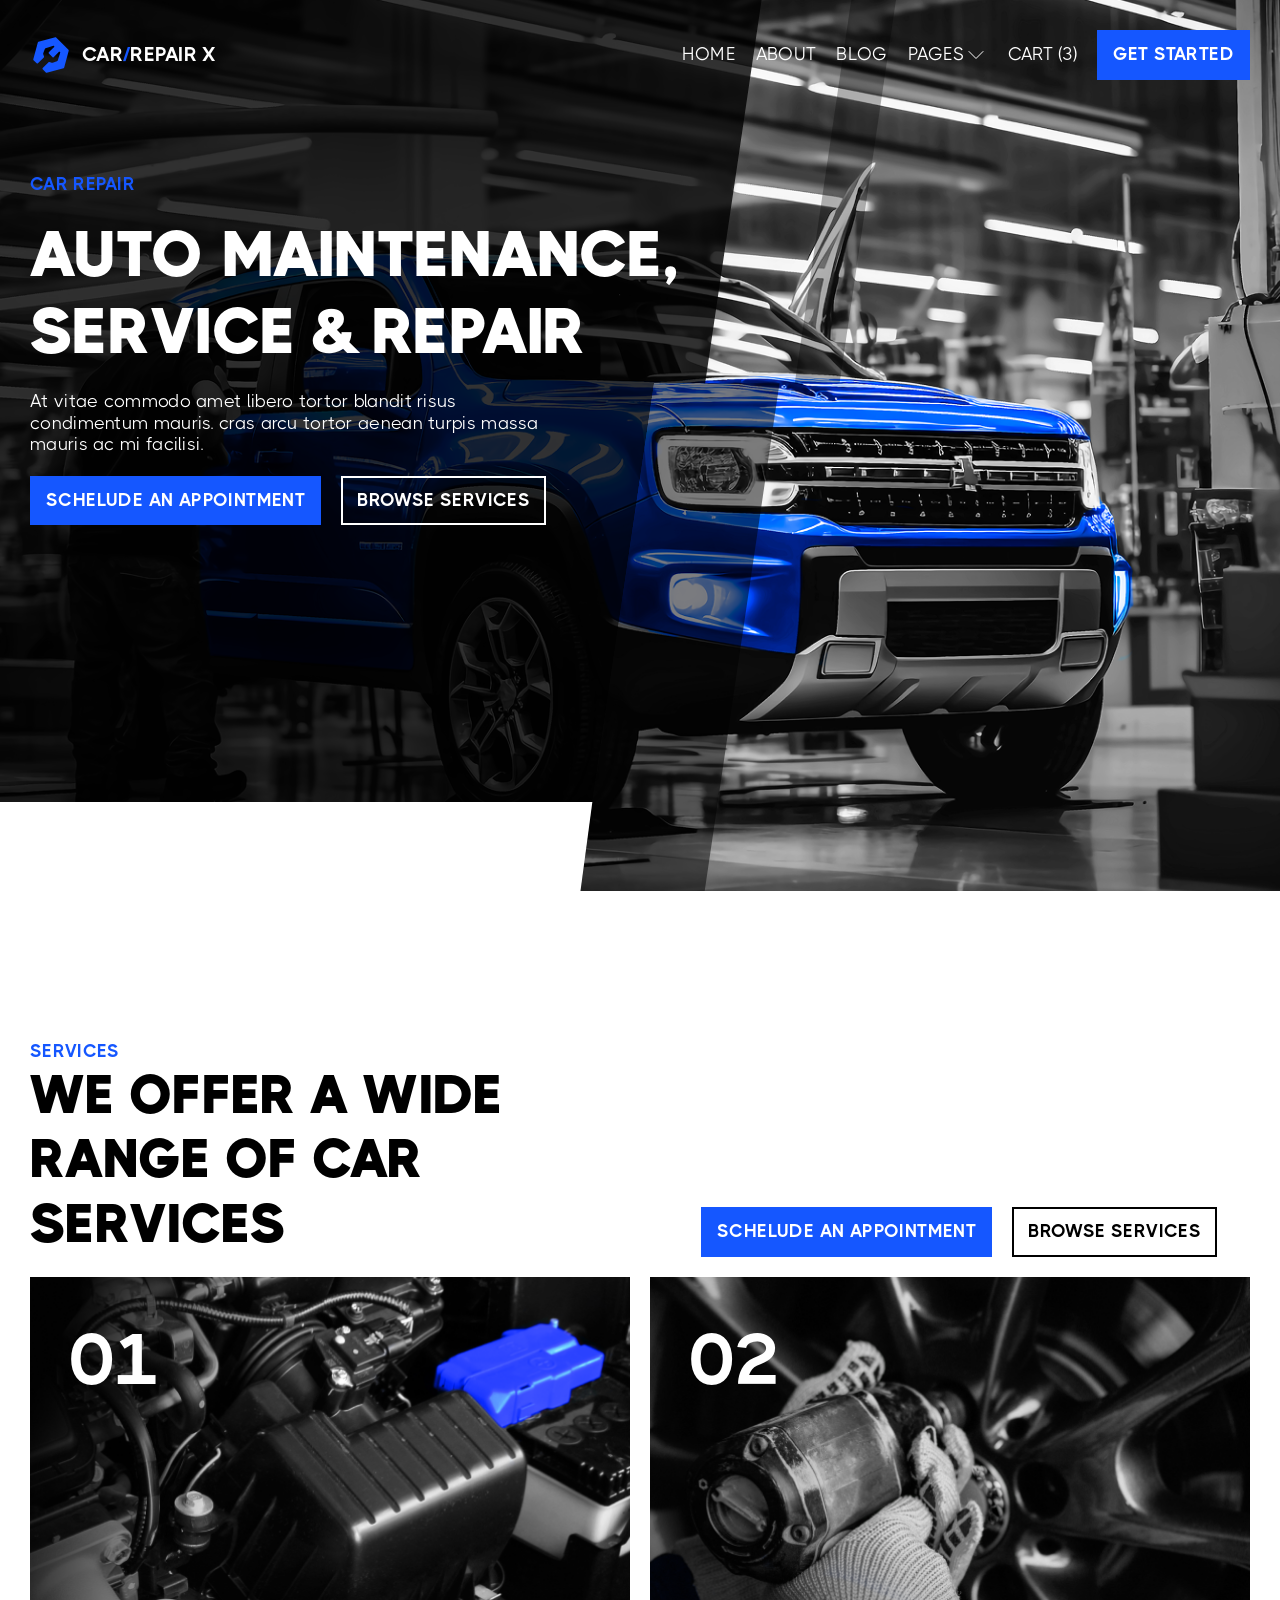
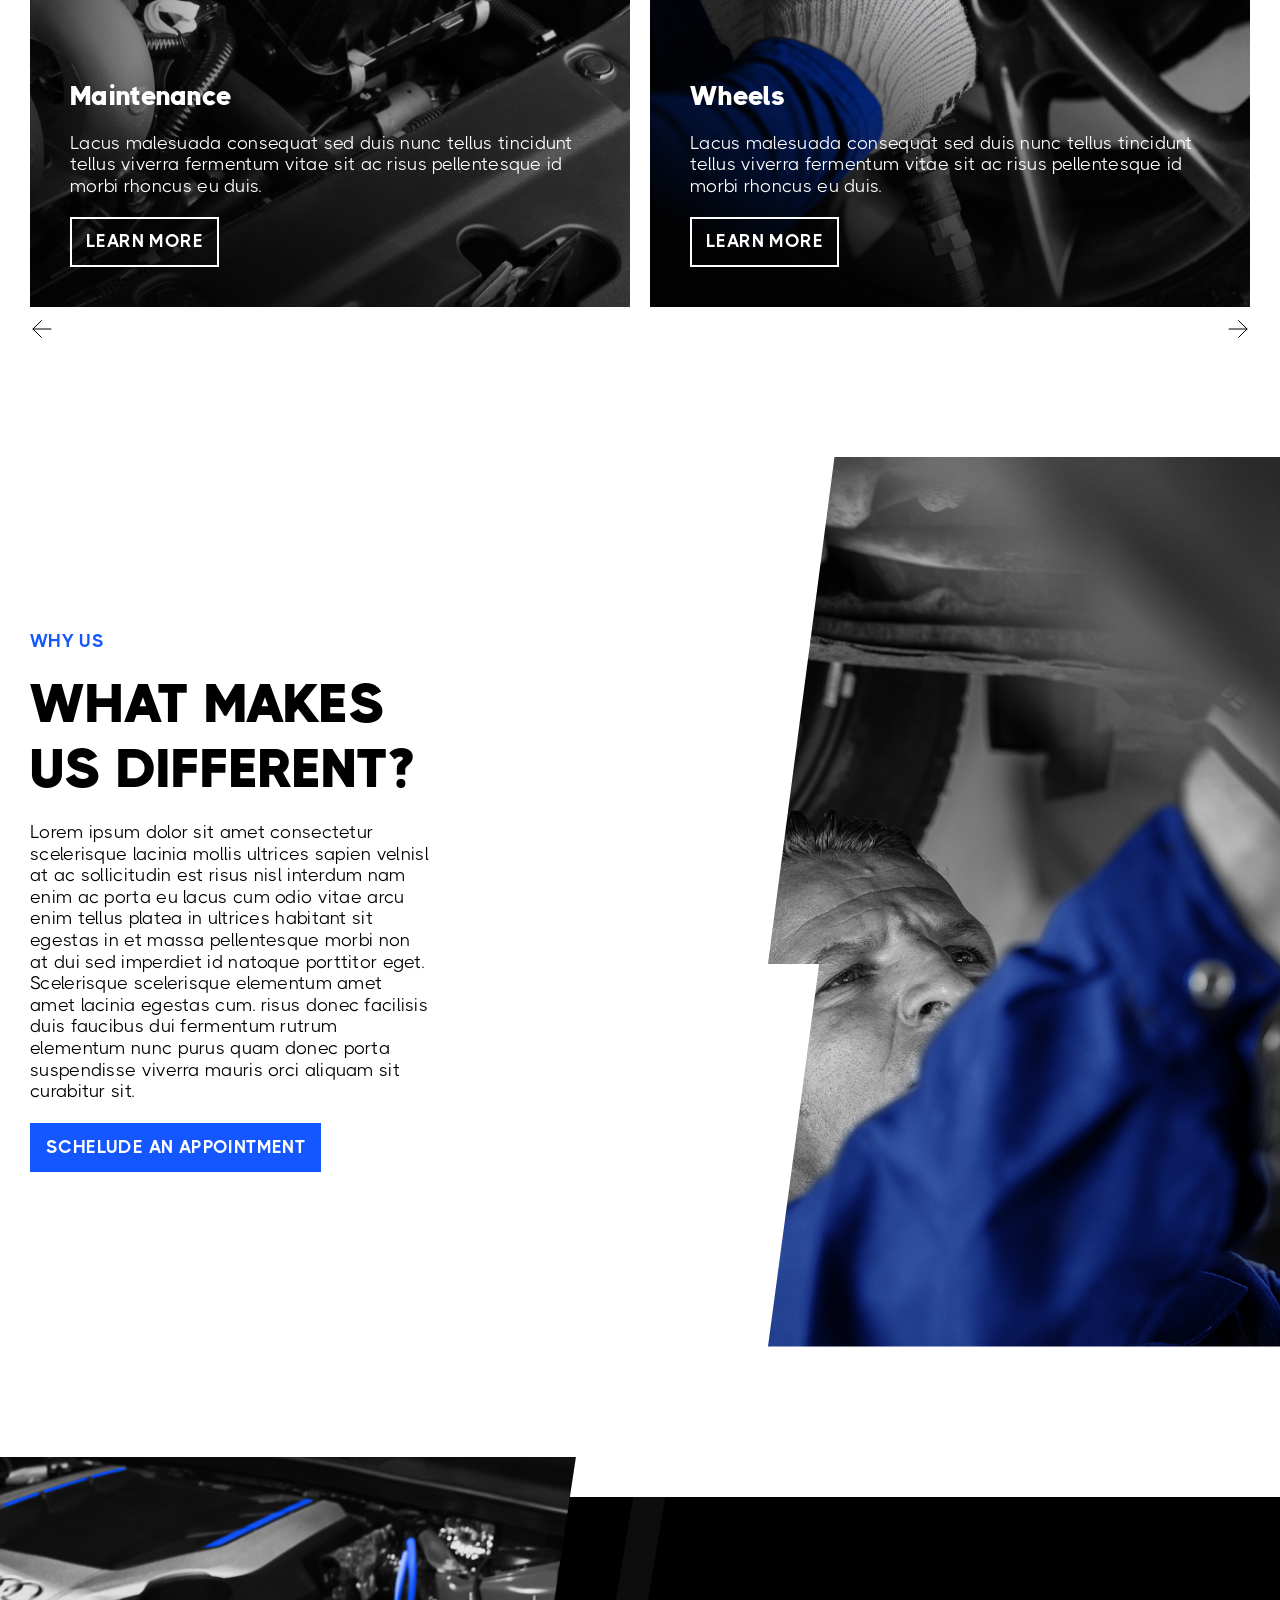
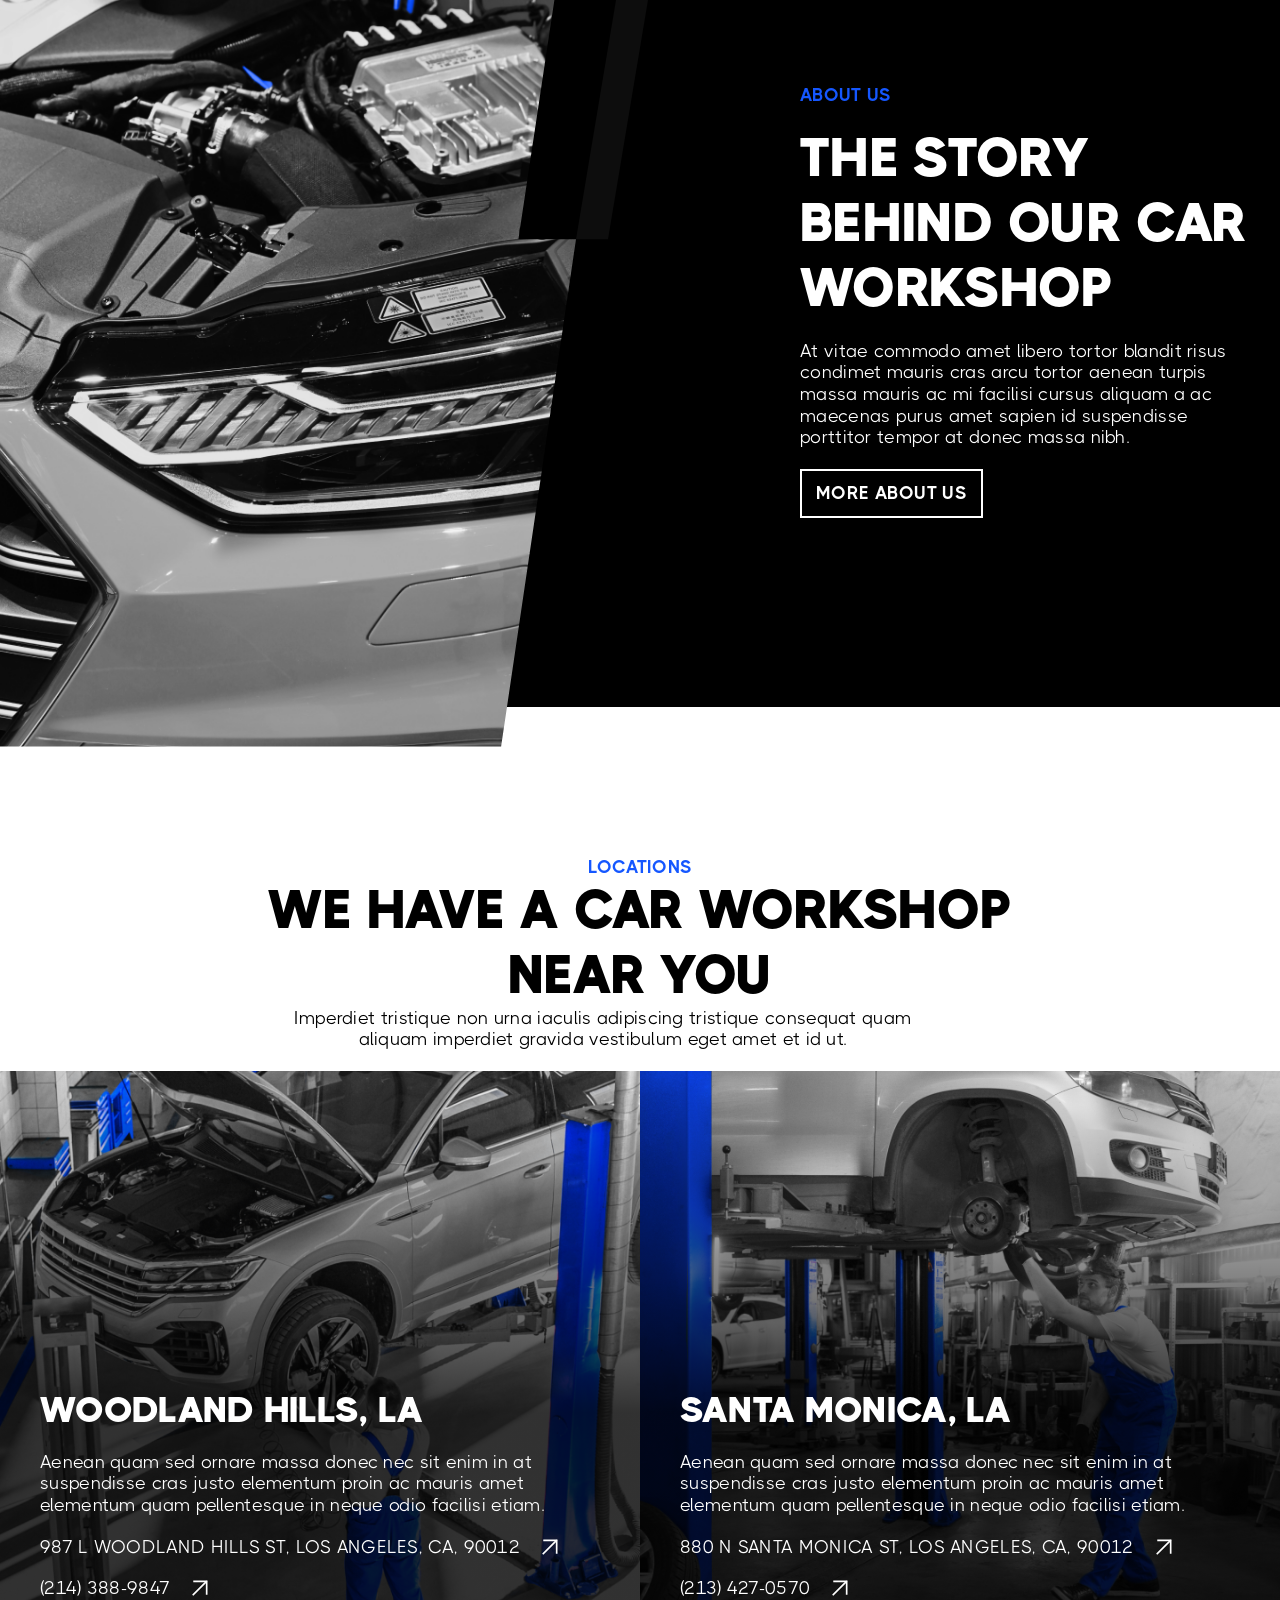
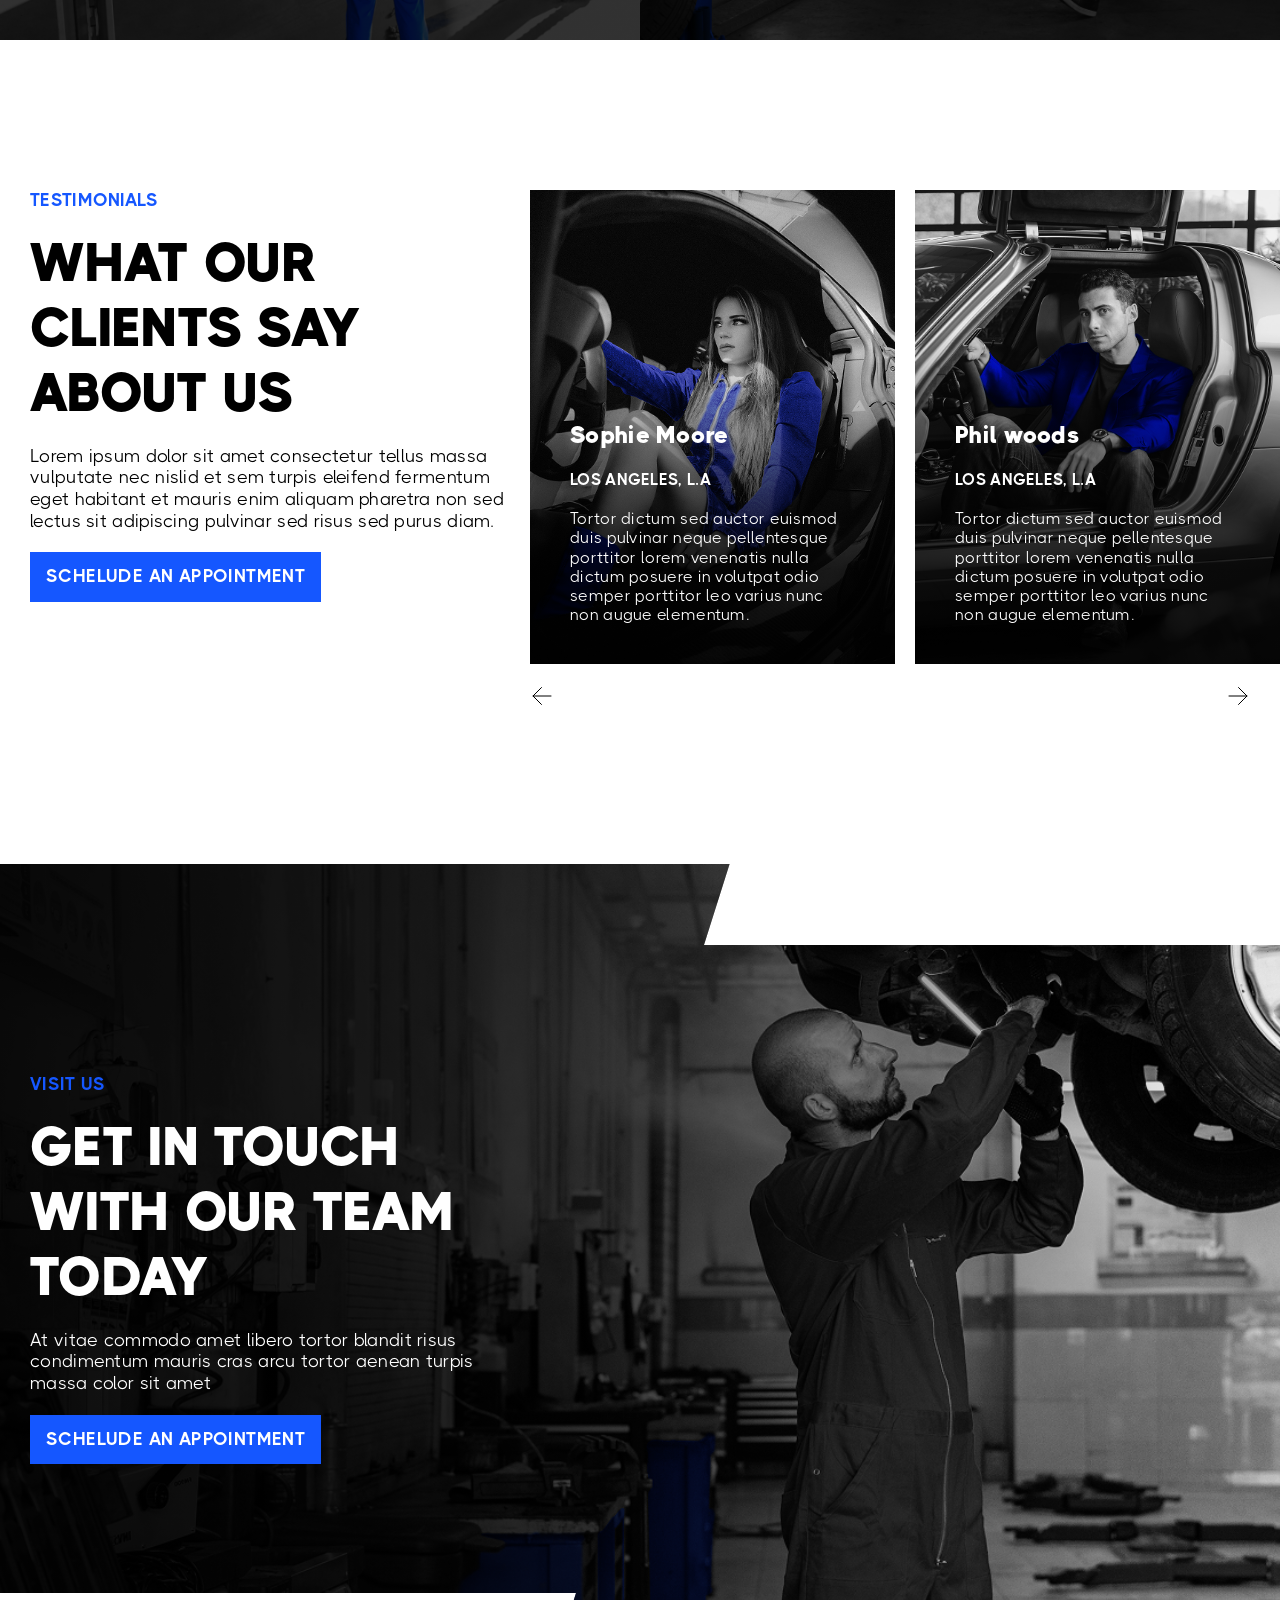
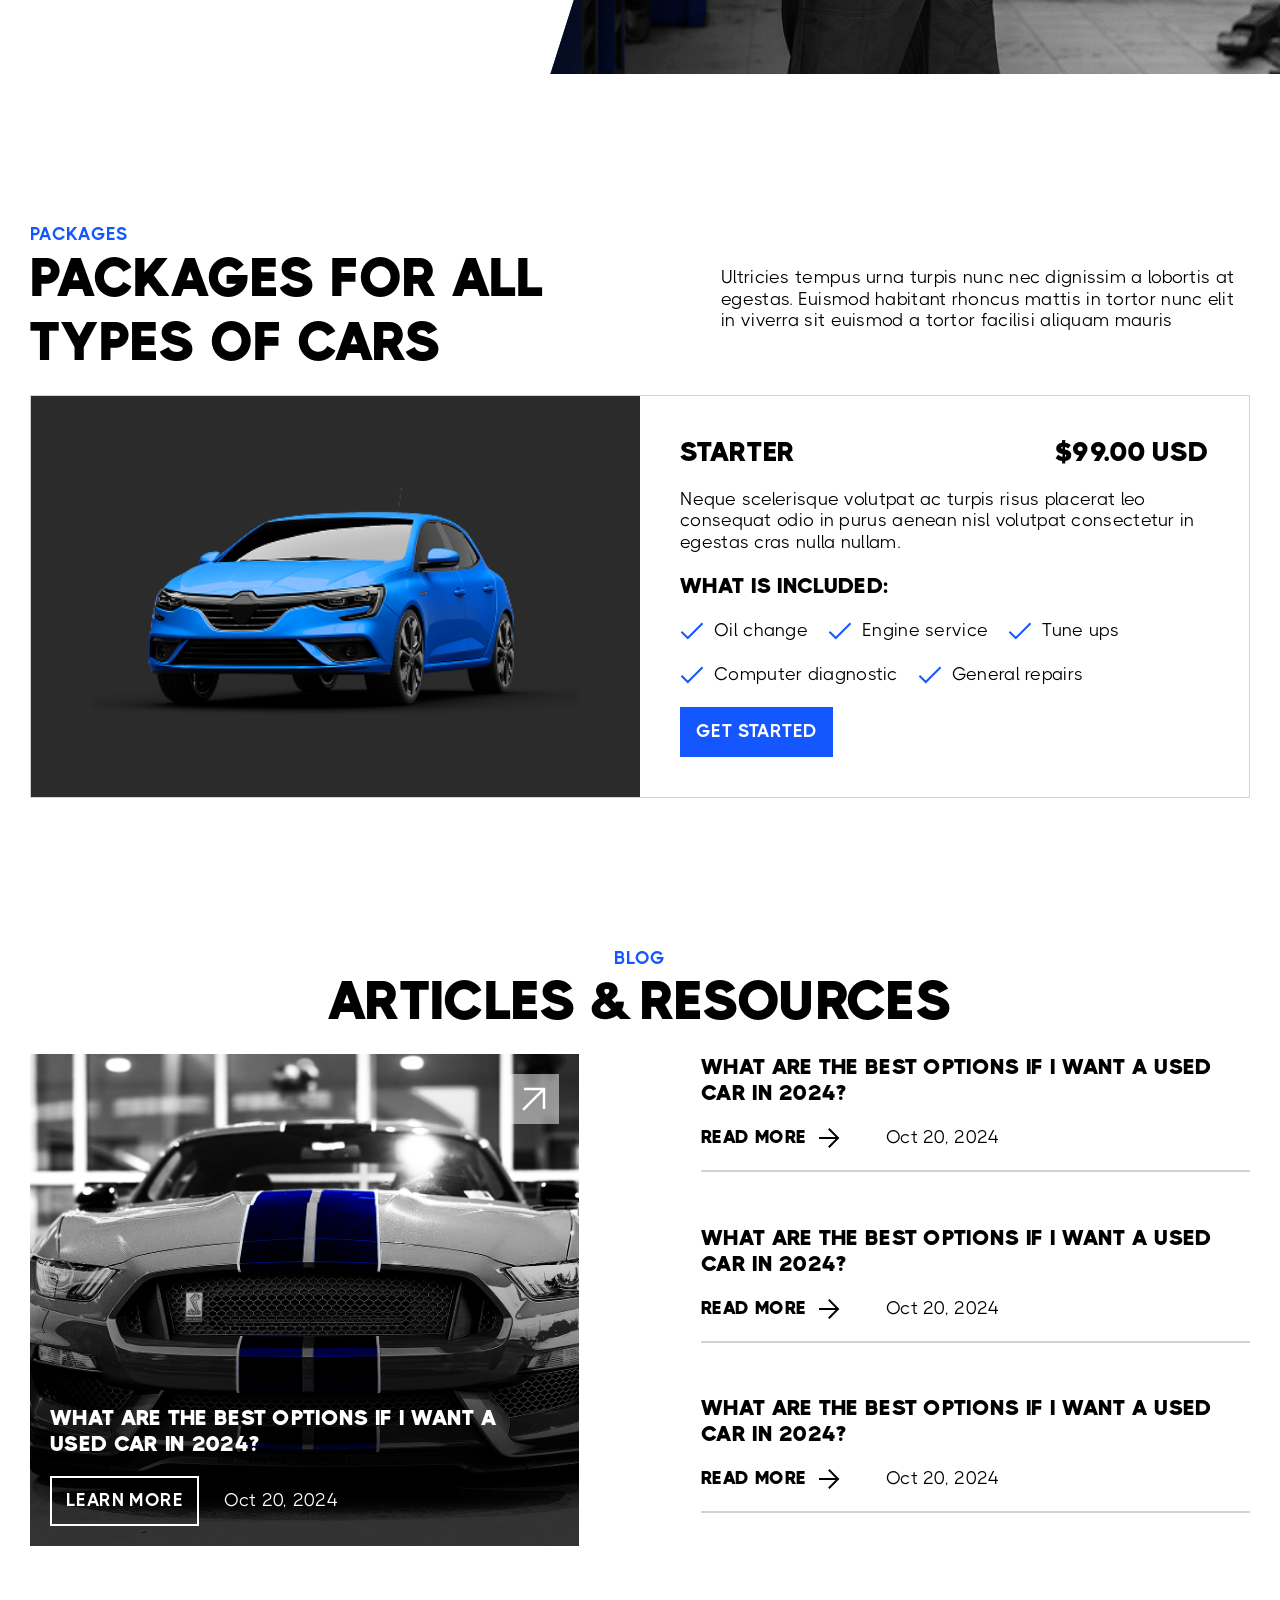
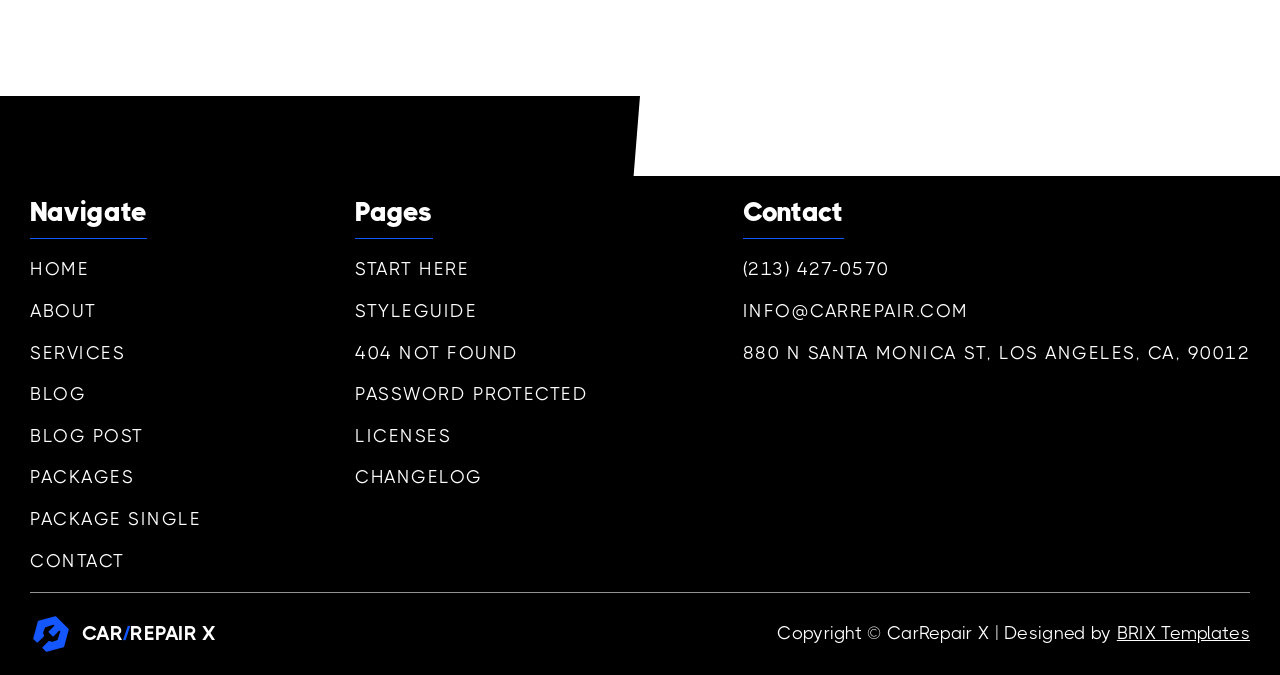
==== commit ae366866: "style and responsible improvement" ====
--- a/home.html
+++ b/home.html
@@ -10,8 +10,9 @@
 </head>
 <body>
     <div id="overlay"></div>
-
-    <header class="header">
+    <div id="header-sentinel"></div>
+
+    <header class="header" id="header">
         <div class="f-row-between container">
             <a class="default-logo f-row">
                 <div class="default-logo__img">
@@ -40,7 +41,7 @@
                 <button class="header__link f-row">
                     CART (3)
                 </button>
-                <button class="header__link btn--primary">
+                <button class="btn-primary">
                     GET STARTED
                 </button>
             </nav>
@@ -77,10 +78,10 @@
                         mauris. cras arcu tortor aenean turpis massa mauris ac mi facilisi.
                     </p>
                     <div class="hero__cta cta">
-                        <button class="btn--primary">
+                        <button class="btn-primary">
                             Schelude an appointment
                         </button>
-                        <button class="btn--secondary">
+                        <button class="btn-secondary">
                             Browse services
                         </button>
                     </div>
@@ -101,10 +102,10 @@
                         </h2>
                     </div>
                     <div class="services__cta cta">
-                        <button class="btn--primary">
+                        <button class="btn-primary btn-primary--dark">
                             Schelude an appointment
                         </button>
-                        <button class="btn--secondary btn--dark">
+                        <button class="btn-secondary btn-secondary--dark">
                             Browse services
                         </button>
                     </div>
@@ -130,7 +131,7 @@
                                         ac risus pellentesque id morbi rhoncus
                                         eu duis.
                                     </div>
-                                    <button class="s-card__more btn--secondary">
+                                    <button class="s-card__more btn-secondary">
                                         Learn more
                                     </button>
                                 </div>
@@ -154,14 +155,14 @@
                                         ac risus pellentesque id morbi rhoncus
                                         eu duis.
                                     </div>
-                                    <button class="s-card__more btn--secondary">
+                                    <button class="s-card__more btn-secondary">
                                         Learn more
                                     </button>
                                 </div>
                             </div>
                         </article>
                         <article class="s-card slider__slide">
-                            <img class="s-card__bg" src="./assets/images/services/service-2.png" alt="">
+                            <img class="s-card__bg" src="./assets/images/services/service-3.png" alt="">
                             <div class="s-card__content f-column-between">
                                 <div class="s-card__top">
                                     <span class="s-card__number">
@@ -170,7 +171,7 @@
                                 </div>
                                 <div class="s-card__bottom f-column">
                                     <h3 class="s-card__title">
-                                        Tires
+                                        Alignment
                                     </h3>
                                     <div class="s-card__subttitle">
                                         Lacus malesuada consequat sed duis nunc tellus
@@ -178,7 +179,79 @@
                                         ac risus pellentesque id morbi rhoncus
                                         eu duis.
                                     </div>
-                                    <button class="s-card__more btn--secondary">
+                                    <button class="s-card__more btn-secondary">
+                                        Learn more
+                                    </button>
+                                </div>
+                            </div>
+                        </article>
+                        <article class="s-card slider__slide">
+                            <img class="s-card__bg" src="./assets/images/services/service-4.png" alt="">
+                            <div class="s-card__content f-column-between">
+                                <div class="s-card__top">
+                                    <span class="s-card__number">
+                                        04
+                                    </span>
+                                </div>
+                                <div class="s-card__bottom f-column">
+                                    <h3 class="s-card__title">
+                                        Powder coating
+                                    </h3>
+                                    <div class="s-card__subttitle">
+                                        Lacus malesuada consequat sed duis nunc tellus
+                                        tincidunt tellus viverra fermentum vitae sit
+                                        ac risus pellentesque id morbi rhoncus
+                                        eu duis.
+                                    </div>
+                                    <button class="s-card__more btn-secondary">
+                                        Learn more
+                                    </button>
+                                </div>
+                            </div>
+                        </article>
+                        <article class="s-card slider__slide">
+                            <img class="s-card__bg" src="./assets/images/services/service-5.png" alt="">
+                            <div class="s-card__content f-column-between">
+                                <div class="s-card__top">
+                                    <span class="s-card__number">
+                                        05
+                                    </span>
+                                </div>
+                                <div class="s-card__bottom f-column">
+                                    <h3 class="s-card__title">
+                                        Brakes
+                                    </h3>
+                                    <div class="s-card__subttitle">
+                                        Lacus malesuada consequat sed duis nunc tellus
+                                        tincidunt tellus viverra fermentum vitae sit
+                                        ac risus pellentesque id morbi rhoncus
+                                        eu duis.
+                                    </div>
+                                    <button class="s-card__more btn-secondary">
+                                        Learn more
+                                    </button>
+                                </div>
+                            </div>
+                        </article>
+                        <article class="s-card slider__slide">
+                            <img class="s-card__bg" src="./assets/images/services/service-6.png" alt="">
+                            <div class="s-card__content f-column-between">
+                                <div class="s-card__top">
+                                    <span class="s-card__number">
+                                        06
+                                    </span>
+                                </div>
+                                <div class="s-card__bottom f-column">
+                                    <h3 class="s-card__title">
+                                        Engine service
+                                    </h3>
+                                    <div class="s-card__subttitle">
+                                        Lacus malesuada consequat sed duis nunc tellus
+                                        tincidunt tellus viverra fermentum vitae sit
+                                        ac risus pellentesque id morbi rhoncus
+                                        eu duis.
+                                    </div>
+                                    <button class="s-card__more btn-secondary">
                                         Learn more
                                     </button>
                                 </div>
@@ -189,14 +262,14 @@
                     <div class="services__control slider__control f-row-between" data-slider-el="control">
                         <button class="services__btn" data-slider-btn="prev">
                             <svg width="24" height="24" viewBox="0 0 24 24" fill="none">
-                                <path d="M11.4609 3.53914L3.00007 12L11.4609 20.4609" stroke-linecap="round" stroke-linejoin="round" stroke="black"/>
-                                <path d="M3.00009 12L21 12" stroke-linecap="round" stroke-linejoin="round" stroke="black"/>
+                                <path stroke="currentColor" d="M11.4609 3.53914L3.00007 12L11.4609 20.4609" stroke-linecap="round" stroke-linejoin="round"/>
+                                <path stroke="currentColor" d="M3.00009 12L21 12" stroke-linecap="round" stroke-linejoin="round"/>
                             </svg>
                         </button>
                         <button class="services__btn" data-slider-btn="next">
-                            <svg width="24" height="24" viewBox="0 0 24 24" fill="none" xmlns="http://www.w3.org/2000/svg">
-                                <path d="M12.5391 3.53914L20.9999 12L12.5391 20.4609" stroke-linecap="round" stroke-linejoin="round" stroke="black"/>
-                                <path d="M20.9999 12L3 12" stroke-linecap="round" stroke-linejoin="round" stroke="black"/>
+                            <svg width="24" height="24" viewBox="0 0 24 24" fill="none">
+                                <path stroke="currentColor" d="M12.5391 3.53914L20.9999 12L12.5391 20.4609" stroke-linecap="round" stroke-linejoin="round"/>
+                                <path stroke="currentColor" d="M20.9999 12L3 12" stroke-linecap="round" stroke-linejoin="round"/>
                             </svg>
                         </button>
                     </div>
@@ -231,7 +304,7 @@
                         elementum nunc purus quam donec porta suspendisse
                         viverra mauris orci aliquam sit curabitur sit.
                     </p>
-                    <button class="btn--primary">
+                    <button class="btn-primary btn-primary--dark">
                         Schelude an appointment
                     </button>
                 </div>
@@ -261,7 +334,7 @@
                         purus amet sapien id suspendisse porttitor tempor at
                         donec massa nibh.
                     </p>
-                    <button class="btn--secondary">
+                    <button class="btn-secondary">
                         More about us
                     </button>
                 </div>
@@ -284,47 +357,71 @@
                         amet et id ut.
                     </p>
                 </div>
-                <div class="locations__places f-row">
-                    <div class="locations-card">
-                        <img class="locations-card__bg" src="./assets/images/locations/locations-1.png" alt="">
-                        <div class="locations-card__content f-column">
-                            <h3 class="locations-card__title">
-                                Woodland Hills, LA
-                            </h3>
-                            <p class="locations-card__subtitle">
-                                Aenean quam sed ornare massa donec nec sit enim in at
-                                suspendisse cras justo elementum proin ac mauris amet
-                                elementum quam pellentesque in neque odio facilisi etiam.
-                            </p>
-                            <div class="locations-card__meta f-row-between">
-                                <span class="locations-card__address">
+            </div>
+            <div class="locations__places f-row">
+                <div class="card f-row">
+                    <img class="card__bg" src="./assets/images/locations/locations-1.png" alt="">
+                    <div class="card__body f-column">
+                        <h3 class="card__title">
+                            Woodland Hills, LA
+                        </h3>
+                        <p class="card__subtitle">
+                            Aenean quam sed ornare massa donec nec sit enim in at
+                            suspendisse cras justo elementum proin ac mauris amet
+                            elementum quam pellentesque in neque odio facilisi etiam.
+                        </p>
+                        <div class="card__meta f-row">
+                            <a href="#" class="card__field f-row">
+                                <span class="card__field-text">
                                     987 L Woodland Hills St, Los Angeles, CA, 90012
                                 </span>
-                                <span class="locations-card__number">
+                                <svg class="card__field-svg" viewBox="0 0 24 24" fill="none">
+                                    <path stroke="currentColor" d="M4.00001 20L19.481 4.43478" stroke-width="2" stroke-linecap="square"/>
+                                    <path stroke="currentColor" d="M20 19.0848V3.99999H4.91515" stroke-width="2" stroke-linecap="square"/>
+                                </svg>
+                            </a>
+                            <a href="#" class="card__field f-row">
+                                <span class="card__field-text">
                                     (214) 388-9847
                                 </span>
-                            </div>
+                                <svg class="card__field-svg" viewBox="0 0 24 24" fill="none">
+                                    <path stroke="currentColor" d="M4.00001 20L19.481 4.43478" stroke-width="2" stroke-linecap="square"/>
+                                    <path stroke="currentColor" d="M20 19.0848V3.99999H4.91515" stroke-width="2" stroke-linecap="square"/>
+                                </svg>
+                            </a>
                         </div>
                     </div>
-                    <div class="locations-card">
-                        <img class="locations-card__bg" src="./assets/images/locations/locations-2.png" alt="">
-                        <div class="locations-card__content f-column">
-                            <h3 class="locations-card__title">
-                                Santa Monica, LA
-                            </h3>
-                            <p class="locations-card__subtitle">
-                                Aenean quam sed ornare massa donec nec sit enim in at
-                                suspendisse cras justo elementum proin ac mauris amet
-                                elementum quam pellentesque in neque odio facilisi etiam.
-                            </p>
-                            <div class="locations-card__meta f-row-between">
-                                <span class="locations-card__address">
+                </div>
+                <div class="card f-row">
+                    <img class="card__bg" src="./assets/images/locations/locations-2.png" alt="">
+                    <div class="card__body f-column">
+                        <h3 class="card__title">
+                            Santa Monica, LA
+                        </h3>
+                        <p class="card__subtitle">
+                            Aenean quam sed ornare massa donec nec sit enim in at
+                            suspendisse cras justo elementum proin ac mauris amet
+                            elementum quam pellentesque in neque odio facilisi etiam.
+                        </p>
+                        <div class="card__meta f-row">
+                            <a href="#" class="card__field f-row">
+                                <span class="card__field-text">
                                     880 N Santa Monica St, Los Angeles, CA, 90012
                                 </span>
-                                <span class="locations-card__number">
+                                <svg class="card__field-svg" viewBox="0 0 24 24" fill="none">
+                                    <path stroke="currentColor" d="M4.00001 20L19.481 4.43478" stroke-width="2" stroke-linecap="square"/>
+                                    <path stroke="currentColor" d="M20 19.0848V3.99999H4.91515" stroke-width="2" stroke-linecap="square"/>
+                                </svg>
+                            </a>
+                            <a href="#" class="card__field f-row">
+                                <span class="card__field-text">
                                     (213) 427-0570
                                 </span>
-                            </div>
+                                <svg class="card__field-svg" viewBox="0 0 24 24" fill="none">
+                                    <path stroke="currentColor" d="M4.00001 20L19.481 4.43478" stroke-width="2" stroke-linecap="square"/>
+                                    <path stroke="currentColor" d="M20 19.0848V3.99999H4.91515" stroke-width="2" stroke-linecap="square"/>
+                                </svg>
+                            </a>
                         </div>
                     </div>
                 </div>
@@ -347,7 +444,7 @@
                         eget habitant et mauris enim aliquam pharetra non sed
                         lectus sit adipiscing pulvinar sed risus sed purus diam.
                     </p>
-                    <button class="btn--primary">
+                    <button class="btn-primary btn-primary--dark">
                         Schelude an appointment
                     </button>
                 </div>
@@ -357,7 +454,8 @@
                         <article class="reviews-card slider__slide f-row">
                             
                             <img class="reviews-card__bg" 
-                            src="./assets/images/reviews/reviews-1.png" alt="">
+                            src="./assets/images/reviews/reviews-1.png" loading="lazy" 
+                            alt="review 1">
 
                             <div class="reviews-card__content f-column">
                                 <h3 class="reviews-card__title">
@@ -377,7 +475,92 @@
                         <article class="reviews-card slider__slide f-row">
                             
                             <img class="reviews-card__bg" 
-                            src="./assets/images/reviews/reviews-2.png" alt="">
+                            src="./assets/images/reviews/reviews-2.png" loading="lazy" 
+                            alt="review 2">
+
+                            <div class="reviews-card__content f-column">
+                                <h3 class="reviews-card__title">
+                                    Phil woods
+                                </h3>
+                                <p class="reviews-card__location">
+                                    Los Angeles, L.A
+                                </p>
+                                <p class="reviews-card__quote">
+                                    Tortor dictum sed auctor euismod duis pulvinar
+                                    neque pellentesque porttitor lorem venenatis
+                                    nulla dictum posuere in volutpat odio semper
+                                    porttitor leo varius nunc non augue elementum.
+                                </p>
+                            </div>
+                        </article>
+                        <article class="reviews-card slider__slide f-row">
+                            
+                            <img class="reviews-card__bg" 
+                            src="./assets/images/reviews/reviews-1.png" loading="lazy" 
+                            alt="review 3">
+
+                            <div class="reviews-card__content f-column">
+                                <h3 class="reviews-card__title">
+                                    Sophie Moore
+                                </h3>
+                                <p class="reviews-card__location">
+                                    Los Angeles, L.A
+                                </p>
+                                <p class="reviews-card__quote">
+                                    Tortor dictum sed auctor euismod duis pulvinar
+                                    neque pellentesque porttitor lorem venenatis
+                                    nulla dictum posuere in volutpat odio semper
+                                    porttitor leo varius nunc non augue elementum.
+                                </p>
+                            </div>
+                        </article>
+                        <article class="reviews-card slider__slide f-row">
+                            
+                            <img class="reviews-card__bg" 
+                            src="./assets/images/reviews/reviews-2.png" loading="lazy" 
+                            alt="review 4">
+
+                            <div class="reviews-card__content f-column">
+                                <h3 class="reviews-card__title">
+                                    Phil woods
+                                </h3>
+                                <p class="reviews-card__location">
+                                    Los Angeles, L.A
+                                </p>
+                                <p class="reviews-card__quote">
+                                    Tortor dictum sed auctor euismod duis pulvinar
+                                    neque pellentesque porttitor lorem venenatis
+                                    nulla dictum posuere in volutpat odio semper
+                                    porttitor leo varius nunc non augue elementum.
+                                </p>
+                            </div>
+                        </article>
+                        <article class="reviews-card slider__slide f-row">
+                            
+                            <img class="reviews-card__bg" 
+                            src="./assets/images/reviews/reviews-1.png" loading="lazy" 
+                            alt="review 6">
+
+                            <div class="reviews-card__content f-column">
+                                <h3 class="reviews-card__title">
+                                    Sophie Moore
+                                </h3>
+                                <p class="reviews-card__location">
+                                    Los Angeles, L.A
+                                </p>
+                                <p class="reviews-card__quote">
+                                    Tortor dictum sed auctor euismod duis pulvinar
+                                    neque pellentesque porttitor lorem venenatis
+                                    nulla dictum posuere in volutpat odio semper
+                                    porttitor leo varius nunc non augue elementum.
+                                </p>
+                            </div>
+                        </article>
+                        <article class="reviews-card slider__slide f-row">
+                            
+                            <img class="reviews-card__bg" 
+                            src="./assets/images/reviews/reviews-2.png" loading="lazy" 
+                            alt="review 7">
 
                             <div class="reviews-card__content f-column">
                                 <h3 class="reviews-card__title">
@@ -403,8 +586,8 @@
                                 <path d="M3.00009 12L21 12" stroke-linecap="round" stroke-linejoin="round" stroke="black"/>
                             </svg>
                         </button>
-                        <button class="reviews__btn" data-slider-btn="next  ">
-                            <svg width="24" height="24" viewBox="0 0 24 24" fill="none" xmlns="http://www.w3.org/2000/svg">
+                        <button class="reviews__btn" data-slider-btn="next">
+                            <svg width="24" height="24" viewBox="0 0 24 24" fill="none">
                                 <path d="M12.5391 3.53914L20.9999 12L12.5391 20.4609" stroke-linecap="round" stroke-linejoin="round" stroke="black"/>
                                 <path d="M20.9999 12L3 12" stroke-linecap="round" stroke-linejoin="round" stroke="black"/>
                             </svg>
@@ -432,7 +615,7 @@
                         At vitae commodo amet libero tortor blandit risus condimentum
                         mauris cras arcu tortor aenean turpis massa color sit amet
                     </p>
-                    <button class="btn--primary">
+                    <button class="btn-primary">
                         Schelude an appointment
                     </button>
                 </div>
@@ -459,51 +642,51 @@
                 </div>
                 <div class="packages__cards f-row">
 
-                    <div class="packages-card f-row">
-
-                        <div class="packages-card__image f-row-center">
+                    <div class="card f-row">
+
+                        <div class="card__image f-row-center">
                             <img src="./assets/images/packages/packages-starter.png" alt="">
                         </div>
 
-                        <div class="packages-card__body">
-                            <div class="packages-card__top f-row-between">
-                                <h3 class="packages-card__title">
+                        <div class="card__body">
+                            <div class="card__top f-row-between">
+                                <h3 class="card__title">
                                     Starter
                                 </h3>
-                                <p class="packages-card__price">
+                                <h3 class="card__price">
                                     $99.00 USD
-                                </p>
-                            </div>
-                            <div class="packages-card__bottom f-column">
-                                <p class="packages-card__desc">
+                                </h3>
+                            </div>
+                            <div class="card__bottom f-column">
+                                <p class="card__desc">
                                     Neque scelerisque volutpat ac turpis risus placerat leo
                                     consequat odio in purus aenean nisl volutpat consectetur
                                     in egestas cras nulla nullam.
                                 </p>
-                                <div class="packages-card__included">
-                                    <h4 class="packages-card__included-title">
+                                <div class="card__included">
+                                    <h4 class="card__included-title">
                                         What is included:
                                     </h4>
 
-                                    <ul class="packages-card__included-list f-row">
-                                        <li class="packages-card__included-item f-row">
+                                    <ul class="card__included-list f-row">
+                                        <li class="card__included-item f-row">
                                             Oil change
                                         </li>
-                                        <li class="packages-card__included-item f-row">
+                                        <li class="card__included-item f-row">
                                             Engine service
                                         </li>
-                                        <li class="packages-card__included-item f-row">
+                                        <li class="card__included-item f-row">
                                             Tune ups
                                         </li>
-                                        <li class="packages-card__included-item f-row">
+                                        <li class="card__included-item f-row">
                                             Computer diagnostic
                                         </li>
-                                        <li class="packages-card__included-item f-row">
+                                        <li class="card__included-item f-row">
                                             General repairs
                                         </li>
                                     </ul>
                                 </div>
-                                <button class="btn--primary">
+                                <button class="btn-primary">
                                     Get started
                                 </button>
                             </div>
@@ -526,69 +709,86 @@
                         Articles & Resources
                     </h2>
                 </div>
-                <div class="blog__body f-row-between">
-                    <div class="blog__recent">
-                        <div class="blog-card">
-
-                            <img src="./assets/images/blog.png" alt="" class="blog-card__bg">
-
-                            
-                            <div class="blog-card__body">
-                                <h4 class="blog-card__title">
-                                    What are the best options if i want a used car in 2024?
+                <div class="blog__body">
+                    <a class="card">
+
+                        <img class="card__bg" src="./assets/images/blog.png">
+
+                        <div class="card__body f-column-between">
+                            <div class="card__top">
+                                <div class="card__more">
+                                    <svg class="card__field-svg" viewBox="0 0 24 24" fill="none">
+                                        <path stroke="currentColor" d="M4.00001 20L19.481 4.43478" stroke-width="2" stroke-linecap="square"/>
+                                        <path stroke="currentColor" d="M20 19.0848V3.99999H4.91515" stroke-width="2" stroke-linecap="square"/>
+                                    </svg>
+                                </div>
+                            </div>
+                            <div class="card__bottom">
+                                <h4 class="card__title">
+                                What are the best options if i want a used car in 2024?
                                 </h4>
-                                <div class="blog-card__meta">
-                                    <a class="btn--secondary">
+                                <div class="card__meta">
+                                    <button class="card__btn btn-secondary">
                                         Learn more
-                                    </a>
-                                    <span class="blog-card__date">
+                                    </button>
+                                    <span class="card__date">
                                         Oct 20, 2024
                                     </span>
                                 </div>
                             </div>
                         </div>
-                    </div>
-                    <div class="blog__list f-column">
-                        <div class="blog-card">
-                            <h4 class="blog-card__title">
-                                What are the best options if i want a used car in 2024?
-                            </h4>
-                            <div class="blog-card__meta">
-                                <a class="btn--secondary btn--dark">
-                                    Learn more
-                                </a>
-                                <span class="blog-card__date">
-                                    Oct 20, 2024
-                                </span>
-                            </div>
+                    </a>
+                    <a class="card">
+                        <h4 class="card__title">
+                            What are the best options if i want a used car in 2024?
+                        </h4>
+                        <div class="card__meta">
+                            <button class="card__btn btn-primary">
+                                Read more
+                                <svg class="card__btn-svg" width="24" height="24" viewBox="0 0 24 24" fill="none" >
+                                    <path stroke="currentColor" d="M12.5391 3.53912L20.9999 12L12.5391 20.4609" stroke-width="2" stroke-linecap="square"/>
+                                    <path stroke="currentColor" d="M20.2989 12L3 12" stroke-width="2" stroke-linecap="square"/>
+                                </svg>
+                            </button>
+                            <span class="card__date">
+                                Oct 20, 2024
+                            </span>
                         </div>
-                        <div class="blog-card">
-                            <h4 class="blog-card__title">
-                                What are the best options if i want a used car in 2024?
-                            </h4>
-                            <div class="blog-card__meta">
-                                <a class="btn--secondary btn--dark">
-                                    Learn more
-                                </a>
-                                <span class="blog-card__date">
-                                    Oct 20, 2024
-                                </span>
-                            </div>
+                    </a>
+                    <a class="card">
+                        <h4 class="card__title">
+                            What are the best options if i want a used car in 2024?
+                        </h4>
+                        <div class="card__meta">
+                            <button class="card__btn btn-primary">
+                                Read more
+                                <svg class="card__btn-svg" width="24" height="24" viewBox="0 0 24 24" fill="none" >
+                                    <path stroke="currentColor" d="M12.5391 3.53912L20.9999 12L12.5391 20.4609" stroke-width="2" stroke-linecap="square"/>
+                                    <path stroke="currentColor" d="M20.2989 12L3 12" stroke-width="2" stroke-linecap="square"/>
+                                </svg>
+                            </button>
+                            <span class="card__date">
+                                Oct 20, 2024
+                            </span>
                         </div>
-                        <div class="blog-card">
-                            <h4 class="blog-card__title">
-                                What are the best options if i want a used car in 2024?
-                            </h4>
-                            <div class="blog-card__meta">
-                                <a class="btn--secondary btn--dark">
-                                    Learn more
-                                </a>
-                                <span class="blog-card__date">
-                                    Oct 20, 2024
-                                </span>
-                            </div>
+                    </a>
+                    <a class="card">
+                        <h4 class="card__title">
+                            What are the best options if i want a used car in 2024?
+                        </h4>
+                        <div class="card__meta">
+                            <button class="card__btn btn-primary">
+                                Read more
+                                <svg class="card__btn-svg" width="24" height="24" viewBox="0 0 24 24" fill="none" >
+                                    <path stroke="currentColor" d="M12.5391 3.53912L20.9999 12L12.5391 20.4609" stroke-width="2" stroke-linecap="square"/>
+                                    <path stroke="currentColor" d="M20.2989 12L3 12" stroke-width="2" stroke-linecap="square"/>
+                                </svg>
+                            </button>
+                            <span class="card__date">
+                                Oct 20, 2024
+                            </span>
                         </div>
-                    </div>
+                    </a>
                 </div>
             </div>
         </section>
@@ -715,12 +915,17 @@
                     </span>
                 </a>
                 <div class="footer__copyright">
-                    Copyright © CarRepair X | Designed by BRIX Templates
+                    Copyright © CarRepair X | Designed by 
+                    <a class="footer__design" href="https://www.figma.com/community/file/1676717170018974345/carrepair-x-car-repair-free-figma-template" 
+                    target="_blank" rel="noopener noreferrer">
+                        BRIX Templates
+                    </a>
                 </div>
             </div>
         </div>
     </footer>
     
     <script type="module" src="./assets/scripts/module.js"></script>
+    <script src="./assets/scripts/script.js"></script>
 </body>
 </html>
--- a/assets/styles/css/core.css
+++ b/assets/styles/css/core.css
@@ -89,7 +89,7 @@
 }
 
 h3 {
-  font-size: 1.3em;
+  font-size: 1.5em;
 }
 
 h4 {
@@ -232,42 +232,60 @@
   }
 }
 
-.btn--primary, .btn--secondary {
+.btn-primary, .btn-secondary {
   width: -webkit-fit-content;
   width: -moz-fit-content;
   width: fit-content;
   padding: 14px 16px;
-  text-transform: uppercase;
   background: var(--primary-accent);
   color: var(--neutral-100);
   fill: currentColor;
   -webkit-tap-highlight-color: transparent;
+  text-transform: uppercase;
   font-size: 1em;
   font-weight: 600;
   letter-spacing: 0.4px;
-  -webkit-transition: color 0.2s;
-  transition: color 0.2s;
-}
-.btn--primary:hover, .btn--secondary:hover {
-  color: var(--neutral-500);
-}
-
-.btn--secondary {
+  -webkit-transition: -webkit-transform 0.3s;
+  transition: -webkit-transform 0.3s;
+  transition: transform 0.3s;
+  transition: transform 0.3s, -webkit-transform 0.3s;
+}
+.btn-primary:hover, .btn-secondary:hover {
+  -webkit-transform: translateY(-5px);
+          transform: translateY(-5px);
+}
+
+.btn-primary--dark {
+  -webkit-transition: background 0.3s, -webkit-transform 0.3s;
+  transition: background 0.3s, -webkit-transform 0.3s;
+  transition: background 0.3s, transform 0.3s;
+  transition: background 0.3s, transform 0.3s, -webkit-transform 0.3s;
+}
+.btn-primary--dark:hover {
+  background: var(--neutral-800);
+}
+
+.btn-secondary {
   background: none;
-  outline: 2px solid currentColor;
+  outline: 2px solid var(--neutral-100);
   outline-offset: -2px;
-  -webkit-transition: color 0.1s, outline 0.1s;
-  transition: color 0.1s, outline 0.1s;
-}
-.btn--secondary:hover {
-  color: var(--neutral-500);
-}
-
-.btn--dark {
+  -webkit-transition: color 0.2s, background 0.2s, -webkit-transform 0.3s;
+  transition: color 0.2s, background 0.2s, -webkit-transform 0.3s;
+  transition: color 0.2s, transform 0.3s, background 0.2s;
+  transition: color 0.2s, transform 0.3s, background 0.2s, -webkit-transform 0.3s;
+}
+.btn-secondary:hover {
+  background: var(--neutral-100);
   color: var(--neutral-800);
 }
-.btn--dark:hover {
-  color: var(--neutral-500);
+
+.btn-secondary--dark {
+  color: var(--neutral-800);
+  outline: 2px solid var(--neutral-800);
+}
+.btn-secondary--dark:hover {
+  background: var(--neutral-800);
+  color: var(--neutral-100);
 }
 
 .input--primary {
@@ -451,6 +469,7 @@
      -moz-user-select: none;
       -ms-user-select: none;
           user-select: none;
+  -webkit-user-drag: none;
 }
 .slider__slide {
   -ms-flex-negative: 0;
--- a/assets/styles/css/main.css
+++ b/assets/styles/css/main.css
@@ -3,15 +3,17 @@
   top: 0;
   left: 0;
   right: 0;
+  color: var(--neutral-100);
+  fill: currentColor;
+  stroke: currentColor;
+  -webkit-transition: -webkit-transform 0.3s;
+  transition: -webkit-transform 0.3s;
+  transition: transform 0.3s;
+  transition: transform 0.3s, -webkit-transform 0.3s;
+  z-index: var(--over-content);
 }
 .header .container {
   height: var(--header-height);
-}
-.header {
-  color: var(--neutral-100);
-  fill: currentColor;
-  stroke: currentColor;
-  z-index: var(--over-content);
 }
 .header__logo {
   font-weight: 600;
@@ -35,6 +37,17 @@
   width: 100%;
   height: 2px;
   background: var(--neutral-100);
+}
+.header.header--scrolled .container {
+  height: calc(var(--header-height) - 10px);
+}
+.header.header--scrolled {
+  background: #000;
+}
+@supports (background: color-mix(in srgb, var(--bg-first) 80%, transparent)) {
+  .header.header--scrolled {
+    background: color-mix(in srgb, var(--neutral-800) 70%, transparent 0%);
+  }
 }
 @media (max-width: 825px) {
   .header__nav {
@@ -74,7 +87,7 @@
   background: #000;
   color: #fff;
   fill: currentColor;
-  clip-path: polygon(0 0, 50% 0, 49% 80px, 100% 80px, 100% 100%, 0 100%);
+  clip-path: polygon(0 0, 50% 0, 49.5% 80px, 100% 80px, 100% 100%, 0 100%);
 }
 .footer__top {
   -webkit-box-align: stretch;
@@ -88,8 +101,8 @@
   width: -webkit-fit-content;
   width: -moz-fit-content;
   width: fit-content;
-  padding-bottom: calc((--padding-first) / 2);
   margin-bottom: var(--margin-first);
+  padding-bottom: calc(var(--padding-first) / 2);
   border-bottom: 1px solid var(--primary-accent);
 }
 .footer__list {
@@ -99,9 +112,19 @@
   text-transform: uppercase;
   letter-spacing: 0.15rem;
   font-weight: 500;
+  -webkit-transition: color 0.2s;
+  transition: color 0.2s;
 }
 .footer__item:hover {
-  color: var(--neutral-500);
+  color: var(--primary-accent);
+}
+.footer__design {
+  text-decoration: underline;
+  -webkit-transition: color 0.2s;
+  transition: color 0.2s;
+}
+.footer__design:hover {
+  color: var(--primary-accent);
 }
 @media (max-width: 1220px) {
   .footer__column {
--- a/assets/styles/css/home.css
+++ b/assets/styles/css/home.css
@@ -1,6 +1,7 @@
 .hero {
   position: relative;
   height: 99dvh;
+  min-height: 700px;
   margin-bottom: var(--section-space);
   color: var(--neutral-100);
   fill: currentColor;
@@ -115,8 +116,14 @@
 .services__cards {
   gap: var(--gap-first);
 }
+.services__control {
+  margin-top: calc(var(--margin-first) / 2);
+}
 @media (max-width: 1220px) {
   .services__header {
+    -webkit-box-align: center;
+        -ms-flex-align: center;
+            align-items: center;
     text-align: center;
     -webkit-box-orient: vertical;
     -webkit-box-direction: normal;
@@ -124,24 +131,30 @@
             flex-direction: column;
     gap: var(--gap-first);
   }
+  .services__title {
+    max-width: 700px;
+  }
   .services__cta {
-    -ms-flex-preferred-size: auto;
-        flex-basis: auto;
-    -webkit-box-align: center;
-        -ms-flex-align: center;
-            align-items: center;
     -ms-flex-item-align: auto;
         align-self: auto;
+  }
+}
+@media (max-width: 425px) {
+  .services__cta {
     -webkit-box-orient: vertical;
     -webkit-box-direction: reverse;
         -ms-flex-direction: column-reverse;
             flex-direction: column-reverse;
+    -webkit-box-align: center;
+        -ms-flex-align: center;
+            align-items: center;
   }
 }
 
 .why-us {
   position: relative;
-  height: 70dvh;
+  height: 90dvh;
+  min-height: 600px;
   margin-bottom: calc(var(--section-space) + 40px);
   color: var(--neutral-800);
   fill: currentColor;
@@ -153,7 +166,7 @@
   -webkit-box-pack: center;
       -ms-flex-pack: center;
           justify-content: center;
-  max-width: 500px;
+  max-width: 400px;
   height: 100%;
   gap: var(--gap-first);
 }
@@ -216,7 +229,8 @@
 
 .about {
   position: relative;
-  height: 70dvh;
+  height: 90dvh;
+  min-height: 600px;
   margin-bottom: var(--section-space);
   background: var(--neutral-800);
   color: var(--neutral-100);
@@ -232,7 +246,7 @@
   -webkit-box-pack: center;
       -ms-flex-pack: center;
           justify-content: center;
-  max-width: 500px;
+  max-width: 450px;
   height: 100%;
   gap: var(--gap-first);
   z-index: 5;
@@ -321,50 +335,82 @@
 .locations__subtitle {
   width: 90%;
 }
-.locations-card {
+.locations .card {
   position: relative;
   width: 50%;
-  height: -webkit-fit-content;
-  height: -moz-fit-content;
-  height: fit-content;
+  aspect-ratio: 9/8;
   color: #fff;
   fill: currentColor;
 }
-.locations-card__content {
-  position: absolute;
-  bottom: 0;
+.locations .card__bg {
+  position: absolute;
+  width: 100%;
+  height: 100%;
+  -o-object-fit: cover;
+     object-fit: cover;
+}
+.locations .card__title {
+  text-transform: uppercase;
+  font-size: 2em;
+}
+.locations .card__body {
+  position: relative;
+  -ms-flex-item-align: end;
+      align-self: end;
+  max-width: 550px;
   margin: calc(var(--margin-first) * 2);
   gap: var(--gap-first);
   z-index: 5;
 }
-.locations-card__meta {
+.locations .card__meta {
+  -ms-flex-wrap: wrap;
+      flex-wrap: wrap;
+  gap: var(--gap-first);
   -webkit-box-align: start;
       -ms-flex-align: start;
           align-items: start;
-}
-.locations-card__meta > * {
-  -ms-flex-preferred-size: 47%;
-      flex-basis: 47%;
-}
-.locations-card::before {
+  text-transform: uppercase;
+}
+.locations .card__field {
+  -webkit-box-align: start;
+      -ms-flex-align: start;
+          align-items: start;
+  -webkit-box-flex: 1;
+      -ms-flex: 1 1 100%;
+          flex: 1 1 100%;
+  gap: var(--gap-first);
+}
+.locations .card__field-svg {
+  max-width: 20px;
+  min-width: 20px;
+  aspect-ratio: 1/1;
+  -webkit-transition: -webkit-transform 0.3s;
+  transition: -webkit-transform 0.3s;
+  transition: transform 0.3s;
+  transition: transform 0.3s, -webkit-transform 0.3s;
+}
+.locations .card__field:hover .card__field-svg {
+  -webkit-transform: translate3d(3px, -3px, 0);
+          transform: translate3d(3px, -3px, 0);
+}
+.locations .card::before {
   content: "";
   position: absolute;
   inset: 0;
   background: -webkit-gradient(linear, left bottom, left top, color-stop(40%, rgba(0, 0, 0, 0.8)), to(transparent));
   background: linear-gradient(to top, rgba(0, 0, 0, 0.8) 40%, transparent 100%);
   pointer-events: none;
+  z-index: 2;
 }
 @media (max-width: 825px) {
-  .locations-card__meta {
+  .locations .card__body {
+    margin: var(--margin-first);
+  }
+  .locations .card__meta {
     -webkit-box-orient: vertical;
     -webkit-box-direction: normal;
         -ms-flex-direction: column;
             flex-direction: column;
-    gap: calc(var(--gap-first) / 2);
-  }
-  .locations-card__meta > * {
-    -ms-flex-preferred-size: auto;
-        flex-basis: auto;
   }
 }
 @media (max-width: 700px) {
@@ -374,15 +420,15 @@
         -ms-flex-direction: column;
             flex-direction: column;
   }
-  .locations-card {
+  .locations .card {
     width: 100%;
     max-height: 300px;
     overflow: hidden;
   }
-  .locations-card__content {
+  .locations .card__content {
     margin: var(--margin-first);
   }
-  .locations-card__bg {
+  .locations .card__bg {
     -o-object-fit: cover;
        object-fit: cover;
   }
@@ -559,43 +605,43 @@
       -ms-flex: 0 0 55%;
           flex: 0 0 55%;
 }
-.packages-card {
+.packages .card {
   -webkit-box-align: stretch;
       -ms-flex-align: stretch;
           align-items: stretch;
   border: 1px solid var(--neutral-400);
 }
-.packages-card__image {
+.packages .card__image {
   -webkit-box-flex: 0;
       -ms-flex: 0 0 50%;
           flex: 0 0 50%;
   background: var(--neutral-700);
 }
-.packages-card__image img {
+.packages .card__image img {
   width: 80%;
 }
-.packages-card__body {
+.packages .card__body {
   padding: calc(var(--padding-first) * 2);
 }
-.packages-card__top {
+.packages .card__top {
   margin-bottom: var(--margin-first);
 }
-.packages-card__title {
+.packages .card__title {
   text-transform: uppercase;
 }
-.packages-card__bottom {
-  gap: var(--gap-first);
-}
-.packages-card__included-title {
+.packages .card__bottom {
+  gap: var(--gap-first);
+}
+.packages .card__included-title {
   text-transform: uppercase;
   margin-bottom: var(--margin-first);
 }
-.packages-card__included-list {
+.packages .card__included-list {
   gap: var(--gap-first);
   -ms-flex-wrap: wrap;
       flex-wrap: wrap;
 }
-.packages-card__included-item::before {
+.packages .card__included-item::before {
   content: "";
   width: 24px;
   aspect-ratio: 1/1;
@@ -615,15 +661,32 @@
         -ms-flex-pack: center;
             justify-content: center;
   }
-  .packages-card {
+  .packages .card {
     -webkit-box-orient: vertical;
     -webkit-box-direction: normal;
         -ms-flex-direction: column;
             flex-direction: column;
-    max-width: 500px;
-  }
-  .packages-card__body {
-    padding-block: var(--padding-first);
+    max-width: 550px;
+  }
+  .packages .card__body {
+    padding: var(--padding-first);
+  }
+}
+@media (max-width: 450px) {
+  .packages .card__desc {
+    text-align: center;
+  }
+  .packages .card__included-list {
+    -webkit-box-orient: vertical;
+    -webkit-box-direction: normal;
+        -ms-flex-direction: column;
+            flex-direction: column;
+    -webkit-box-align: start;
+        -ms-flex-align: start;
+            align-items: start;
+  }
+  .packages .card .btn-primary {
+    width: 100%;
   }
 }
 
@@ -634,37 +697,56 @@
   text-align: center;
   margin-bottom: var(--margin-first);
 }
-.blog__recent, .blog__list {
-  -ms-flex-preferred-size: 45%;
-      flex-basis: 45%;
-}
-.blog__list {
-  gap: var(--margin-first);
-}
-.blog-card {
+.blog__body {
+  display: grid;
+  grid-template-columns: 1fr 1fr;
+  gap: var(--gap-first) 10%;
+}
+.blog .card {
   width: 100%;
   height: -webkit-fit-content;
   height: -moz-fit-content;
   height: fit-content;
 }
-.blog-card__title {
+.blog .card__title {
   font-size: 1.2em;
   text-transform: uppercase;
   margin-bottom: var(--margin-first);
-}
-.blog__recent .blog-card {
+  -webkit-transition: color 0.3s;
+  transition: color 0.3s;
+}
+.blog .card__meta :nth-child(1) {
+  margin-right: var(--margin-first);
+}
+.blog .card .card__btn:hover {
+  -webkit-transform: none;
+          transform: none;
+}
+.blog .card:nth-child(1) {
   position: relative;
+  grid-column: 1;
+  grid-row: 1/span 3;
   color: var(--neutral-100);
   fill: currentColor;
 }
-.blog__recent .blog-card__body {
-  position: absolute;
-  bottom: 0;
-  max-width: 100%;
+.blog .card:nth-child(1) .card__more {
+  background: rgba(255, 255, 255, 0.5);
+  width: 50px;
+  height: 50px;
+  margin-left: auto;
+  padding: 10px;
+  -webkit-transition: -webkit-transform 0.3s;
+  transition: -webkit-transform 0.3s;
+  transition: transform 0.3s;
+  transition: transform 0.3s, -webkit-transform 0.3s;
+}
+.blog .card:nth-child(1) .card__body {
+  position: absolute;
+  inset: 0;
   margin: var(--margin-first);
   z-index: 5;
 }
-.blog__recent .blog-card::before {
+.blog .card:nth-child(1)::before {
   content: "";
   position: absolute;
   inset: 0;
@@ -672,25 +754,58 @@
   background: linear-gradient(to top, rgba(0, 0, 0, 0.8) 20%, transparent 70%);
   pointer-events: none;
 }
-.blog__list .blog-card {
+.blog .card:nth-child(1):hover .card__more {
+  -webkit-transform: translate3d(5px, -5px, 0) scale(1.05);
+          transform: translate3d(5px, -5px, 0) scale(1.05);
+}
+.blog .card:nth-child(1):hover .card__btn {
+  background: var(--neutral-100);
+  color: var(--neutral-800);
+}
+.blog .card:not(:nth-child(1)) {
   padding-bottom: var(--padding-first);
   border-bottom: 2px solid var(--neutral-400);
 }
+.blog .card:not(:nth-child(1)) .card__title {
+  -webkit-transition: color 0.3s;
+  transition: color 0.3s;
+}
+.blog .card:not(:nth-child(1)) .card__btn {
+  display: -webkit-inline-box;
+  display: -ms-inline-flexbox;
+  display: inline-flex;
+  -webkit-box-align: center;
+      -ms-flex-align: center;
+          align-items: center;
+  padding: 0;
+  background: transparent;
+  color: var(--neutral-800);
+  font-weight: 700;
+}
+.blog .card:not(:nth-child(1)) .card__btn-svg {
+  -webkit-transition: -webkit-transform 0.3s;
+  transition: -webkit-transform 0.3s;
+  transition: transform 0.3s;
+  transition: transform 0.3s, -webkit-transform 0.3s;
+  margin-left: 10px;
+}
+.blog .card:not(:nth-child(1)):hover .card__title {
+  color: var(--primary-accent);
+}
+.blog .card:not(:nth-child(1)):hover .card__btn-svg {
+  -webkit-transform: translateX(10px);
+          transform: translateX(10px);
+}
 @media (max-width: 1000px) {
   .blog__body {
-    -webkit-box-orient: vertical;
-    -webkit-box-direction: normal;
-        -ms-flex-direction: column;
-            flex-direction: column;
+    max-width: 550px;
+    grid-template-columns: 1fr;
+    margin-inline: auto;
     gap: var(--gap-first);
   }
-  .blog__recent, .blog__list {
-    width: 100%;
-    max-width: 500px;
-  }
 }
 @media (max-width: 500px) {
-  .blog__recent .blog-card::before {
+  .blog .card:nth-child(1)::before {
     background: -webkit-gradient(linear, left bottom, left top, color-stop(50%, rgba(0, 0, 0, 0.8)), color-stop(70%, transparent));
     background: linear-gradient(to top, rgba(0, 0, 0, 0.8) 50%, transparent 70%);
   }
